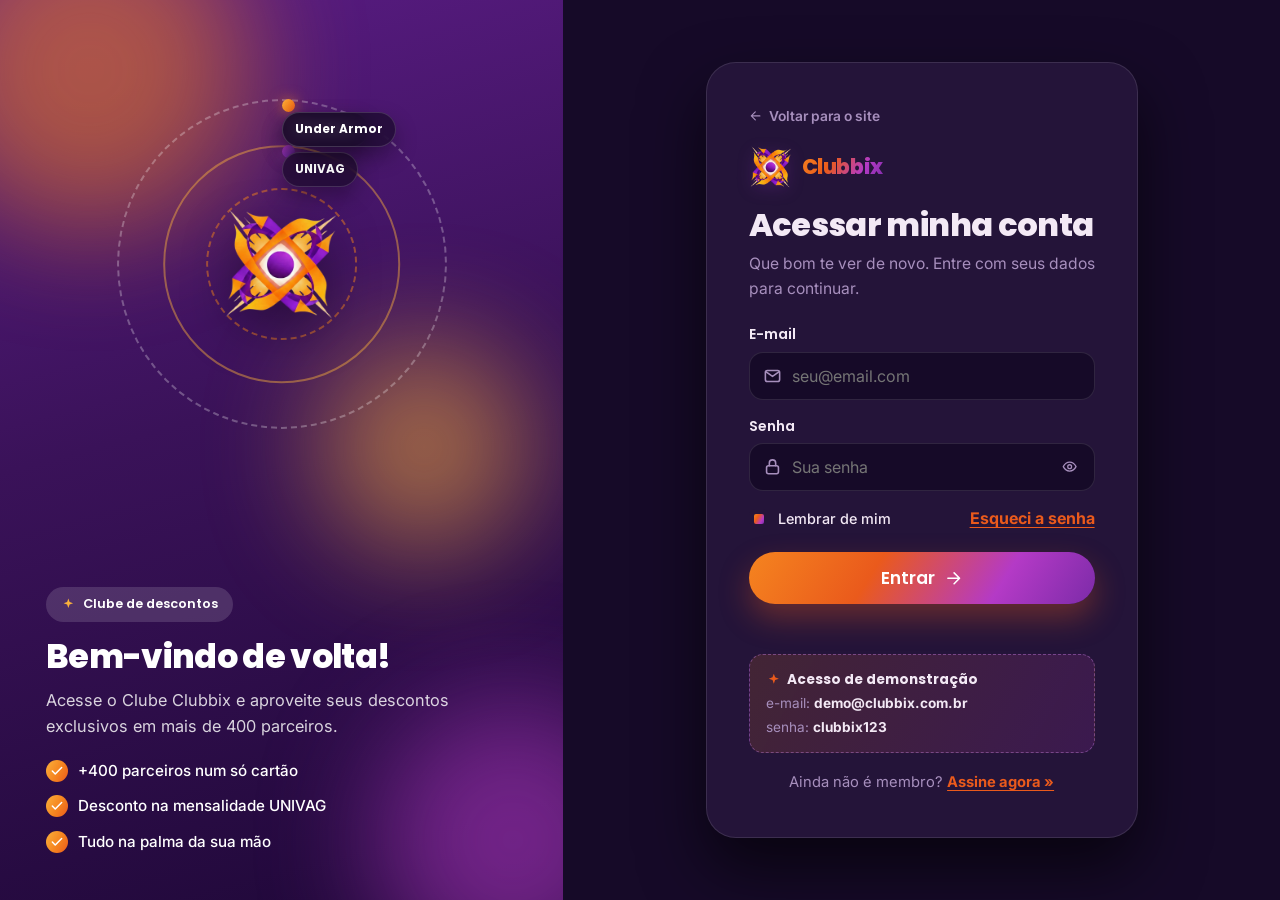
==== frontend/login.html @ 48dc6a42 "feat: projeto Clubbix completo (backend Go + frontend integrado)" ====
<!DOCTYPE html>
<html lang="pt-BR" data-theme="dark">
<head>
<meta charset="UTF-8">
<meta name="viewport" content="width=device-width, initial-scale=1, viewport-fit=cover">
<title>Acessar minha conta — Clubbix</title>
<meta name="description" content="Acesse o Clube Clubbix e aproveite seus descontos exclusivos em mais de 400 parceiros.">
<meta name="theme-color" content="#2c0e44">
<link rel="icon" type="image/png" href="assets/img/logo.png">
<link rel="preconnect" href="https://fonts.googleapis.com">
<link rel="preconnect" href="https://fonts.gstatic.com" crossorigin>
<link href="https://fonts.googleapis.com/css2?family=Poppins:wght@500;600;700;800&family=Inter:wght@400;500;600;700&display=swap" rel="stylesheet">
<link rel="stylesheet" href="assets/css/style.css?v=13">
<link rel="stylesheet" href="assets/css/painel.css?v=3">
</head>
<body class="page-login">

<!-- ===== sprite de ícones ===== -->
<svg width="0" height="0" style="position:absolute" aria-hidden="true"><defs>
  <symbol id="i-arrow" viewBox="0 0 24 24" fill="none" stroke="currentColor" stroke-width="2" stroke-linecap="round" stroke-linejoin="round"><path d="M5 12h13M13 5l7 7-7 7"/></symbol>
  <symbol id="i-check" viewBox="0 0 24 24" fill="none" stroke="currentColor" stroke-width="2.6" stroke-linecap="round" stroke-linejoin="round"><path d="M20 6L9 17l-5-5"/></symbol>
  <symbol id="i-mail" viewBox="0 0 24 24" fill="none" stroke="currentColor" stroke-width="2" stroke-linecap="round" stroke-linejoin="round"><rect x="3" y="5" width="18" height="14" rx="2.6"/><path d="M3.5 6.5l8.5 6 8.5-6"/></symbol>
  <symbol id="i-lock" viewBox="0 0 24 24" fill="none" stroke="currentColor" stroke-width="2" stroke-linecap="round" stroke-linejoin="round"><rect x="4.5" y="10.5" width="15" height="10" rx="2.5"/><path d="M8 10.5V7a4 4 0 0 1 8 0v3.5"/></symbol>
  <symbol id="i-eye" viewBox="0 0 24 24" fill="none" stroke="currentColor" stroke-width="2" stroke-linecap="round" stroke-linejoin="round"><path d="M2 12s3.6-7 10-7 10 7 10 7-3.6 7-10 7-10-7-10-7z"/><circle cx="12" cy="12" r="3"/></symbol>
  <symbol id="i-eye-off" viewBox="0 0 24 24" fill="none" stroke="currentColor" stroke-width="2" stroke-linecap="round" stroke-linejoin="round"><path d="M3 3l18 18"/><path d="M10.6 5.1A10.7 10.7 0 0 1 12 5c6.4 0 10 7 10 7a18.5 18.5 0 0 1-3.2 4M6.6 6.6A18.4 18.4 0 0 0 2 12s3.6 7 10 7a10.6 10.6 0 0 0 4.3-.9"/><path d="M9.9 9.9a3 3 0 0 0 4.2 4.2"/></symbol>
  <symbol id="i-spark" viewBox="0 0 24 24" fill="currentColor"><path d="M12 2.5l2 5.7 5.7 2-5.7 2-2 5.7-2-5.7-5.7-2 5.7-2 2-5.7z"/></symbol>
  <symbol id="i-moon" viewBox="0 0 24 24" fill="none" stroke="currentColor" stroke-width="2" stroke-linecap="round" stroke-linejoin="round"><path d="M21 12.6A8.5 8.5 0 1 1 11.4 3a6.6 6.6 0 0 0 9.6 9.6z"/></symbol>
  <symbol id="i-sun" viewBox="0 0 24 24" fill="none" stroke="currentColor" stroke-width="2" stroke-linecap="round" stroke-linejoin="round"><circle cx="12" cy="12" r="4.2"/><path d="M12 2.5v2.6M12 18.9v2.6M4.4 4.4l1.9 1.9M17.7 17.7l1.9 1.9M2.5 12h2.6M18.9 12h2.6M4.4 19.6l1.9-1.9M17.7 6.3l1.9-1.9"/></symbol>
</defs></svg>

<main class="auth">
  <!-- lado roxo · antigravity -->
  <aside class="auth-aside">
    <div class="aside-decor" aria-hidden="true">
      <span class="aside-orb o1"></span>
      <span class="aside-orb o2"></span>
      <span class="aside-orb o3"></span>
      <div class="aside-orbit">
        <span class="aside-ring r1"></span>
        <span class="aside-ring r2"></span>
        <span class="aside-ring r3"></span>
        <img class="aside-core" src="assets/img/logo.png" alt="" width="120" height="118" loading="lazy" decoding="async">
        <div class="aside-sat as1"><span class="aside-chip">Dominos</span></div>
        <div class="aside-sat as2"><span class="aside-chip">UNIVAG</span></div>
        <div class="aside-sat as3"><span class="aside-chip">Under Armor</span></div>
        <div class="aside-dotw adw1"><span class="aside-dot"></span></div>
        <div class="aside-dotw adw2"><span class="aside-dot"></span></div>
      </div>
    </div>
    <div class="aside-content">
      <span class="aside-tag"><svg class="ico"><use href="#i-spark"/></svg> Clube de descontos</span>
      <h2>Bem-vindo de volta!</h2>
      <p>Acesse o Clube Clubbix e aproveite seus descontos exclusivos em mais de 400 parceiros.</p>
      <ul class="aside-bullets">
        <li><svg class="ico"><use href="#i-check"/></svg> +400 parceiros num só cartão</li>
        <li><svg class="ico"><use href="#i-check"/></svg> Desconto na mensalidade UNIVAG</li>
        <li><svg class="ico"><use href="#i-check"/></svg> Tudo na palma da sua mão</li>
      </ul>
    </div>
  </aside>

  <!-- formulário -->
  <section class="auth-main">
    <div class="auth-card reveal">
      <a class="auth-back" href="index.html"><svg class="ico flip"><use href="#i-arrow"/></svg> Voltar para o site</a>
      <a class="auth-brand" href="index.html" aria-label="Clubbix">
        <img src="assets/img/logo.png" alt="" width="34" height="34">
        <span>Clubbix</span>
      </a>
      <h1>Acessar minha conta</h1>
      <p class="auth-sub">Que bom te ver de novo. Entre com seus dados para continuar.</p>

      <form id="loginForm" novalidate>
        <div class="field">
          <label for="loginEmail">E-mail</label>
          <div class="input-wrap">
            <svg class="input-ico"><use href="#i-mail"/></svg>
            <input type="email" id="loginEmail" name="email" placeholder="seu@email.com" autocomplete="email" required>
          </div>
        </div>
        <div class="field">
          <label for="loginPass">Senha</label>
          <div class="input-wrap">
            <svg class="input-ico"><use href="#i-lock"/></svg>
            <input type="password" id="loginPass" name="senha" placeholder="Sua senha" autocomplete="current-password" required>
            <button type="button" class="pass-toggle" id="passToggle" aria-label="Mostrar senha"><svg class="ico"><use href="#i-eye"/></svg></button>
          </div>
        </div>
        <div class="auth-row">
          <label class="check"><input type="checkbox" id="remember" checked><span class="check-box"></span>Lembrar de mim</label>
          <button type="button" class="link-btn" id="forgotBtn">Esqueci a senha</button>
        </div>
        <button type="submit" class="btn btn-primary btn-block btn-lg">Entrar <svg class="ico"><use href="#i-arrow"/></svg></button>
        <p class="auth-msg" id="loginMsg" role="status"></p>
      </form>

      <div class="auth-demo">
        <strong><svg class="ico"><use href="#i-spark"/></svg> Acesso de demonstração</strong>
        <span>e-mail: <b>demo@clubbix.com.br</b></span>
        <span>senha: <b>clubbix123</b></span>
      </div>

      <p class="auth-alt">Ainda não é membro? <a href="assinar.html">Assine agora »</a></p>
    </div>
  </section>
</main>

<script src="assets/js/api.js" defer></script>
<script src="assets/js/painel.js?v=2" defer></script>
</body>
</html>
---- frontend/assets/css/style.css ----
/* ========================================================================
   CLUBBIX — Mais que vantagens, momentos
   Paleta laranja/roxo extraída do logo · layout antigravity · mobile-first
   v13 — CSS morto removido · otimização mobile
   ======================================================================== */

/* ----------------------------- TOKENS ---------------------------------- */
:root{
  /* cores da marca */
  --gold:#fbb13c;
  --orange:#f5841f;
  --ember:#ea5a1c;
  --magenta:#b43ac6;
  --violet:#7c2ba8;
  --grape:#4e1773;
  --plum:#2c0e44;

  --ink:#2c0e44;
  --ink-soft:#695a78;
  --cloud:#fdf8f3;
  --card:#ffffff;
  --line:rgba(44,14,68,.10);

  --brand-grad:linear-gradient(122deg,#f5841f 0%,#ea5a1c 36%,#b43ac6 72%,#7c2ba8 100%);
  --warm-grad:linear-gradient(120deg,#fbb13c,#f5841f 55%,#ea5a1c);
  --purple-grad:linear-gradient(135deg,#b43ac6,#7c2ba8 60%,#4e1773);
  --dark-grad:linear-gradient(160deg,#3a1259 0%,#250a3c 60%,#1c0730 100%);

  --r-sm:14px;
  --r:20px;
  --r-lg:30px;
  --pill:999px;

  --shadow-sm:0 4px 14px rgba(44,14,68,.08);
  --shadow:0 16px 38px rgba(44,14,68,.12);
  --shadow-lg:0 30px 64px rgba(44,14,68,.20);
  --shadow-orange:0 14px 30px rgba(234,90,28,.34);
  --shadow-purple:0 14px 34px rgba(124,43,168,.32);

  --header-h:74px;
  --header-bg:rgba(253,248,243,.86);
  --ease:cubic-bezier(.22,.68,.2,1);
}

/* ========================= TEMA ESCURO ================================= */
[data-theme="dark"]{
  --ink:#f3e9f5;
  --ink-soft:#a78fbd;
  --cloud:#160a28;
  --card:#241439;
  --line:rgba(255,255,255,.11);
  --header-bg:rgba(20,9,36,.86);
  --shadow-sm:0 4px 14px rgba(0,0,0,.42);
  --shadow:0 18px 40px rgba(0,0,0,.52);
  --shadow-lg:0 30px 64px rgba(0,0,0,.62);
}

/* botão de tema (claro/escuro) */
.theme-toggle{
  width:42px;height:42px;border-radius:50%;flex:none;
  display:flex;align-items:center;justify-content:center;
  background:var(--card);color:var(--violet);
  border:1px solid var(--line);box-shadow:var(--shadow-sm);
  transition:transform .25s var(--ease),background .2s,color .2s;
}
.theme-toggle:hover{transform:translateY(-2px) rotate(-18deg)}
.theme-toggle .ico{width:20px;height:20px}
.theme-toggle--float{position:fixed;top:16px;right:16px;z-index:70}
.ti-sun{display:none}
[data-theme="dark"] .ti-sun{display:block}
[data-theme="dark"] .ti-moon{display:none}

/* ajustes de contraste no tema escuro */
[data-theme="dark"] .theme-toggle{color:var(--gold)}
[data-theme="dark"] .btn-outline{color:#ecccf8;box-shadow:inset 0 0 0 2px rgba(180,58,198,.55)}
[data-theme="dark"] .btn-ghost{background:rgba(255,255,255,.07);color:#ecccf8}
[data-theme="dark"] .btn-ghost:hover{background:rgba(255,255,255,.13)}
[data-theme="dark"] .eyebrow{color:#ecccf8}
[data-theme="dark"] .tab:hover{background:rgba(255,255,255,.08)}
[data-theme="dark"] .tab-i{color:#d196e8}
[data-theme="dark"] .ring-1{border-color:rgba(208,132,236,.42)}
[data-theme="dark"] .ring-2{border-color:rgba(245,140,45,.5)}
[data-theme="dark"] .ring-3{border-color:rgba(214,120,226,.52)}
[data-theme="dark"] .scroll-cue{border-color:rgba(214,150,240,.5)}
[data-theme="dark"] .blob{opacity:.34}
[data-theme="dark"] .to-top{color:#ecccf8}
[data-theme="dark"] .qr{color:#ecccf8;border-color:rgba(208,132,236,.45)}
[data-theme="dark"] .chat-avatar,[data-theme="dark"] .msg-avatar{background:#fff}
[data-theme="dark"] .plan-card.is-featured{box-shadow:0 0 0 1px rgba(245,140,45,.35),var(--shadow-lg)}

/* ----------------------------- RESET ----------------------------------- */
*,*::before,*::after{box-sizing:border-box;margin:0;padding:0}
/* garante que [hidden] sempre vença regras de display específicas */
[hidden]{display:none !important}
html{
  scroll-behavior:smooth;
  scroll-padding-top:96px;
  -webkit-text-size-adjust:100%;
}
body{
  font-family:'Inter',-apple-system,BlinkMacSystemFont,'Segoe UI',sans-serif;
  color:var(--ink);
  background:var(--cloud);
  line-height:1.6;
  overflow-x:hidden;
  -webkit-font-smoothing:antialiased;
}
img{max-width:100%;display:block}
a{color:inherit;text-decoration:none}
button{font-family:inherit;cursor:pointer;border:none;background:none;color:inherit}
input,select,textarea{font-family:inherit;font-size:1rem}
ul{list-style:none}
h1,h2,h3,h4{font-family:'Poppins',sans-serif;line-height:1.15;font-weight:700;color:var(--ink)}
::selection{background:var(--magenta);color:#fff}

/* foco acessível */
a:focus-visible,button:focus-visible,input:focus-visible,
select:focus-visible,textarea:focus-visible,[tabindex]:focus-visible{
  outline:3px solid var(--magenta);
  outline-offset:2px;
  border-radius:6px;
}

.ico{width:1.15em;height:1.15em;flex:none;display:inline-block;vertical-align:middle}
.grad-text{
  background:var(--brand-grad);
  -webkit-background-clip:text;background-clip:text;
  -webkit-text-fill-color:transparent;color:transparent;
}

/* --------------------------- LAYOUT BASE -------------------------------- */
.wrap{max-width:1180px;margin:0 auto;padding:0 22px;width:100%}
.section{padding:clamp(58px,9vw,118px) 0;position:relative;z-index:1}
header,main,footer,.to-top,.chat-launcher,.chatbot{position:relative}

.section-head{max-width:720px;margin:0 auto clamp(34px,5vw,56px);text-align:center}
.sec-eyebrow{
  display:inline-flex;align-items:center;gap:8px;
  font-family:'Poppins',sans-serif;font-weight:600;font-size:.82rem;
  letter-spacing:.04em;text-transform:uppercase;
  color:var(--ember);
  background:rgba(245,132,31,.12);
  padding:8px 16px;border-radius:var(--pill);margin-bottom:18px;
}
.sec-eyebrow.light{color:#ffd9a8;background:rgba(255,255,255,.14)}
.section h2{font-size:clamp(1.72rem,4vw,2.85rem);font-weight:800;letter-spacing:-.02em}
.sec-lead{margin-top:14px;font-size:clamp(1rem,1.4vw,1.14rem);color:var(--ink-soft)}

/* --------------------------- BACKGROUND --------------------------------- */
.bg-decor{position:fixed;inset:0;z-index:0;pointer-events:none;overflow:hidden}
.blob{
  position:absolute;border-radius:50%;
  filter:blur(70px);opacity:.5;
  will-change:transform;
}
.blob-1{width:46vw;height:46vw;top:-12vw;left:-10vw;
  background:radial-gradient(circle,#f5841f,transparent 70%);
  animation:drift 26s var(--ease) infinite alternate}
.blob-2{width:40vw;height:40vw;top:24vh;right:-14vw;
  background:radial-gradient(circle,#b43ac6,transparent 70%);
  animation:drift 32s var(--ease) infinite alternate-reverse}
.blob-3{width:38vw;height:38vw;bottom:-10vw;left:8vw;
  background:radial-gradient(circle,#7c2ba8,transparent 70%);
  animation:drift 30s var(--ease) infinite alternate}
.blob-4{width:26vw;height:26vw;top:58vh;left:42vw;
  background:radial-gradient(circle,#fbb13c,transparent 70%);
  animation:drift 24s var(--ease) infinite alternate-reverse}
@keyframes drift{
  from{transform:translate3d(0,0,0) scale(1)}
  to{transform:translate3d(6vw,5vh,0) scale(1.16)}
}

/* ---------------------------- BOTÕES ------------------------------------ */
.btn{
  display:inline-flex;align-items:center;justify-content:center;gap:9px;
  font-family:'Poppins',sans-serif;font-weight:600;font-size:.98rem;
  padding:14px 26px;border-radius:var(--pill);
  transition:transform .25s var(--ease),box-shadow .25s var(--ease),background .25s,color .25s;
  white-space:nowrap;line-height:1;text-align:center;
}
.btn .ico{width:1.1em;height:1.1em}
.btn-primary{background:var(--brand-grad);color:#fff;box-shadow:var(--shadow-orange)}
.btn-primary:hover{transform:translateY(-3px);box-shadow:0 20px 38px rgba(234,90,28,.44)}
.btn-outline{background:var(--card);color:var(--violet);box-shadow:inset 0 0 0 2px rgba(124,43,168,.35)}
.btn-outline:hover{transform:translateY(-3px);background:var(--violet);color:#fff;box-shadow:var(--shadow-purple)}
.btn-ghost{background:rgba(124,43,168,.07);color:var(--violet);box-shadow:inset 0 0 0 1.5px var(--line)}
.btn-ghost:hover{transform:translateY(-3px);background:rgba(124,43,168,.13)}
.btn-sm{padding:11px 19px;font-size:.9rem}
.btn-lg{padding:17px 32px;font-size:1.06rem}
.btn-block{width:100%}
.btn:active{transform:translateY(-1px) scale(.99)}

.link-btn{
  font:inherit;color:var(--ember);font-weight:700;
  text-decoration:underline;text-underline-offset:3px;
}
.link-btn:hover{color:var(--magenta)}

/* ---------------------------- HEADER ------------------------------------ */
.site-header{
  position:sticky;top:0;z-index:90;
  background:var(--header-bg);
  backdrop-filter:blur(16px);-webkit-backdrop-filter:blur(16px);
  border-bottom:1px solid var(--line);
  transition:box-shadow .3s,background .3s;
}
.site-header.scrolled{box-shadow:0 8px 26px rgba(44,14,68,.10)}
.header-inner{
  max-width:1180px;margin:0 auto;padding:11px 22px;
  display:flex;align-items:center;gap:18px;
}
.brand{display:flex;align-items:center;gap:11px;flex:none}
.brand-logo{width:32px;height:32px;filter:drop-shadow(0 4px 8px rgba(124,43,168,.28))}
.brand-text{display:flex;flex-direction:column;line-height:1.1}
.brand-name{
  font-family:'Poppins',sans-serif;font-weight:800;font-size:1.32rem;
  letter-spacing:-.02em;
  background:var(--brand-grad);-webkit-background-clip:text;background-clip:text;
  -webkit-text-fill-color:transparent;
}
.brand-tag{font-size:.66rem;color:var(--ink-soft);font-weight:500;letter-spacing:.02em}

.main-nav{display:flex;gap:6px;margin:0 auto;position:relative}
.nav-indicator{
  position:absolute;top:0;left:0;height:100%;z-index:0;
  border-radius:var(--pill);background:var(--brand-grad);
  box-shadow:var(--shadow-orange);pointer-events:none;
  transition:transform .6s cubic-bezier(.25,1,.3,1),width .6s cubic-bezier(.25,1,.3,1);
}
.tab{
  position:relative;z-index:1;
  display:flex;align-items:center;gap:7px;
  font-family:'Poppins',sans-serif;font-weight:600;font-size:.9rem;
  padding:10px 15px;border-radius:var(--pill);
  color:var(--ink-soft);white-space:nowrap;
  transition:color .3s var(--ease),transform .2s;
}
.tab::after{
  content:"";position:absolute;inset:0;z-index:-2;
  border-radius:var(--pill);background:rgba(124,43,168,.08);
  opacity:0;transition:opacity .2s;
}
.tab .tab-i{display:inline-flex;color:var(--violet);transition:color .3s var(--ease)}
.tab:hover{color:var(--ink)}
.tab:hover::after{opacity:1}
.tab.is-active{color:#fff}
.tab.is-active::after{opacity:0}
.tab.is-active .tab-i{color:#fff}
.header-actions{display:flex;gap:9px;align-items:center;flex:none;margin-left:auto}

/* ----------------------------- HERO ------------------------------------- */
.hero{position:relative;z-index:1;padding:clamp(36px,6vw,76px) 0 clamp(64px,8vw,96px)}
.hero-inner{
  max-width:1180px;margin:0 auto;padding:0 22px;
  display:grid;grid-template-columns:1.05fr .95fr;gap:clamp(28px,5vw,68px);
  align-items:center;
}
.eyebrow{
  display:inline-flex;align-items:center;gap:8px;
  font-family:'Poppins',sans-serif;font-weight:600;font-size:.84rem;
  color:var(--violet);
  background:var(--card);box-shadow:var(--shadow-sm);
  padding:9px 17px;border-radius:var(--pill);margin-bottom:22px;
}
.eyebrow .ico{color:var(--gold)}
.hero h1{
  font-size:clamp(2.35rem,6.4vw,4.35rem);font-weight:800;
  letter-spacing:-.03em;line-height:1.04;
}
.hero-lead{
  margin-top:20px;font-size:clamp(1.02rem,1.6vw,1.22rem);
  color:var(--ink-soft);max-width:520px;
}
.hero-lead strong{color:var(--ink);font-weight:700}
.hero-cta{display:flex;flex-wrap:wrap;gap:13px;margin-top:30px}
.hero-stats{
  display:flex;gap:10px;margin-top:34px;flex-wrap:wrap;
}
.stat{
  background:var(--card);border-radius:var(--r);padding:15px 18px;
  box-shadow:var(--shadow-sm);flex:1;min-width:130px;
  border:1px solid var(--line);
}
.stat-num{
  display:block;font-family:'Poppins',sans-serif;font-weight:800;
  font-size:1.6rem;letter-spacing:-.02em;
  background:var(--brand-grad);-webkit-background-clip:text;background-clip:text;
  -webkit-text-fill-color:transparent;
}
.stat-label{font-size:.82rem;color:var(--ink-soft);font-weight:500}
.hero-login{margin-top:24px;font-size:.94rem;color:var(--ink-soft)}
.hero-login a{color:var(--ember);font-weight:700;text-decoration:underline;text-underline-offset:3px}

/* visual orbital */
.hero-visual{display:flex;justify-content:center;align-items:center}
.orbit{
  position:relative;width:clamp(280px,40vw,440px);aspect-ratio:1;
}
.orbit-ring{
  position:absolute;top:50%;left:50%;border-radius:50%;
  transform:translate(-50%,-50%);
}
.ring-1{width:100%;height:100%;border:2px dashed rgba(124,43,168,.32);
  animation:spin 38s linear infinite}
.ring-2{width:74%;height:74%;border:2px solid rgba(245,132,31,.34);
  animation:spin 26s linear infinite reverse}
.ring-3{width:50%;height:50%;border:2px dashed rgba(180,58,198,.4);
  animation:spin 18s linear infinite}
.orbit-glow{
  position:absolute;top:50%;left:50%;width:62%;height:62%;
  transform:translate(-50%,-50%);border-radius:50%;
  background:radial-gradient(circle,rgba(245,132,31,.5),rgba(180,58,198,.28) 55%,transparent 72%);
  filter:blur(18px);animation:pulse 5s ease-in-out infinite;
}
.orbit-core{
  position:absolute;top:50%;left:50%;width:44%;height:auto;z-index:3;
  transform:translate(-50%,-50%);
  filter:drop-shadow(0 18px 30px rgba(124,43,168,.42));
  animation:core-bob 6s ease-in-out infinite;
}
/* satélites em órbita */
.sat{
  position:absolute;top:50%;left:50%;border-radius:50%;
  pointer-events:none;z-index:2;
  animation:sat-orbit var(--dur,44s) linear infinite;
}
.sat>*{
  position:absolute;top:0;left:50%;
  animation:sat-rev var(--dur,44s) linear infinite;
}
.sat-out{width:100%;height:100%;margin:-50% 0 0 -50%;--dur:52s}
.sat-mid{width:74%;height:74%;margin:-37% 0 0 -37%;--dur:40s}
.sat-in{width:50%;height:50%;margin:-25% 0 0 -25%;--dur:30s}
.sat-mid,.sat-mid>*{animation-direction:reverse}
.s1{--angle:0deg}.s2{--angle:120deg}.s3{--angle:240deg}
.s4{--angle:60deg}.s5{--angle:200deg}
.s6{--angle:60deg}.s7{--angle:310deg}.s8{--angle:180deg}
.orbit-img{
  display:block;width:64px;height:64px;border-radius:50%;
  object-fit:contain;
  padding:10px;box-sizing:border-box;
  background:rgba(255,255,255,.07);
  border:2px solid rgba(245,132,31,.6);
  box-shadow:0 0 0 2px rgba(124,43,168,.3),0 0 20px rgba(245,132,31,.4);
  filter:brightness(0) invert(1);
}
.orbit-chip{
  display:block;
  background:rgba(20,9,36,0.65);
  backdrop-filter:blur(8px);-webkit-backdrop-filter:blur(8px);
  border:1px solid rgba(255,255,255,0.15);color:#fff;
  font-family:'Poppins',sans-serif;font-weight:700;font-size:.74rem;
  padding:7px 12px;border-radius:var(--pill);white-space:nowrap;
  box-shadow:0 10px 22px rgba(0,0,0,.3);
}
.orbit-dot{
  display:block;width:13px;height:13px;border-radius:50%;
  background:var(--warm-grad);box-shadow:0 0 14px rgba(245,132,31,.65);
}
.sat-mid .orbit-dot{background:var(--purple-grad)}
@keyframes sat-orbit{
  from{transform:rotate(var(--angle,0deg))}
  to{transform:rotate(calc(var(--angle,0deg) + 360deg))}
}
@keyframes sat-rev{
  from{transform:translate(-50%,-50%) rotate(calc(-1 * var(--angle,0deg)))}
  to{transform:translate(-50%,-50%) rotate(calc(-1 * var(--angle,0deg) - 360deg))}
}

.scroll-cue{
  display:block;width:26px;height:42px;margin:clamp(20px,4vw,42px) auto 0;
  border:2px solid rgba(124,43,168,.4);border-radius:var(--pill);position:relative;
}
.scroll-cue span{
  position:absolute;top:8px;left:50%;width:5px;height:5px;border-radius:50%;
  background:var(--ember);transform:translateX(-50%);
  animation:cue 1.7s ease-in-out infinite;
}
@keyframes cue{0%{opacity:0;top:8px}40%{opacity:1}80%{opacity:0;top:24px}100%{opacity:0}}
@keyframes spin{to{transform:translate(-50%,-50%) rotate(360deg)}}
@keyframes bob{0%,100%{transform:translateY(0)}50%{transform:translateY(-13px)}}
@keyframes pulse{0%,100%{opacity:.7;transform:translate(-50%,-50%) scale(1)}50%{opacity:1;transform:translate(-50%,-50%) scale(1.1)}}
@keyframes core-bob{
  0%,100%{transform:translate(-50%,-50%)}
  50%{transform:translate(-50%,calc(-50% - 14px))}
}

/* ------------------------ 01 · PLANOS ----------------------------------- */
.plans{
  display:grid;grid-template-columns:repeat(4,1fr);gap:18px;align-items:stretch;
}
.plan-card{
  background:var(--card);border-radius:var(--r-lg);
  padding:28px 22px;box-shadow:var(--shadow);
  border:1px solid var(--line);position:relative;
  display:flex;flex-direction:column;
  transition:transform .3s var(--ease),box-shadow .3s var(--ease);
}
.plan-card:hover{transform:translateY(-10px);box-shadow:var(--shadow-lg)}
.plan-card.is-featured{
  background:var(--dark-grad);color:#fff;border:none;
  box-shadow:var(--shadow-lg);transform:scale(1.03);
}
.plan-card.is-featured:hover{transform:scale(1.03) translateY(-10px)}
.plan-card.is-featured .plan-name{color:#fff}
.plan-badge{
  position:absolute;top:-14px;left:50%;transform:translateX(-50%);
  background:var(--warm-grad);color:#fff;
  font-family:'Poppins',sans-serif;font-weight:700;font-size:.76rem;
  padding:7px 16px;border-radius:var(--pill);white-space:nowrap;
  box-shadow:var(--shadow-orange);
}
.plan-tag{
  font-size:.76rem;font-weight:600;color:var(--ember);
  text-transform:uppercase;letter-spacing:.05em;
}
.is-featured .plan-tag{color:var(--gold)}
.plan-name{
  font-family:'Poppins',sans-serif;font-weight:800;font-size:1.5rem;
  margin:6px 0 14px;
}
.plan-price{display:flex;align-items:baseline;gap:3px}
.plan-cur{font-family:'Poppins',sans-serif;font-weight:700;font-size:1.05rem;color:var(--ember)}
.is-featured .plan-cur{color:var(--gold)}
.plan-val{font-family:'Poppins',sans-serif;font-weight:800;font-size:2.05rem;letter-spacing:-.02em}
.plan-dur{display:block;font-size:.84rem;color:var(--ink-soft);margin-top:4px}
.is-featured .plan-dur{color:rgba(255,255,255,.7)}
.plan-feats{margin:18px 0;display:flex;flex-direction:column;gap:11px;flex:1}
.plan-feats li{display:flex;align-items:flex-start;gap:9px;font-size:.92rem;line-height:1.4}
.plan-feats .ico{color:#fff;background:var(--warm-grad);border-radius:50%;
  width:19px;height:19px;padding:3px;margin-top:2px;flex:none}
.is-featured .plan-feats .ico{background:var(--magenta)}

.convenio-note{
  margin-top:30px;text-align:center;font-size:.96rem;color:var(--ink-soft);
  background:var(--card);border:1px solid var(--line);border-radius:var(--r);
  padding:16px 22px;box-shadow:var(--shadow-sm);
  display:flex;align-items:center;gap:10px;justify-content:center;flex-wrap:wrap;
}
.convenio-note .ico{color:var(--gold)}

/* ------------------------- 03 · EXCLUSIVIDADE --------------------------- */
.vs-wrap{
  display:flex;align-items:center;justify-content:center;gap:16px;
  flex-wrap:wrap;margin-bottom:14px;
}
.vs-card{
  background:var(--card);border-radius:var(--r-lg);padding:30px 28px;
  box-shadow:var(--shadow);border:1px solid var(--line);
  flex:1;min-width:230px;max-width:340px;text-align:center;
  display:flex;flex-direction:column;gap:8px;
}
.vs-card.is-bad{opacity:.92}
.vs-card.is-good{
  background:var(--dark-grad);color:#fff;border:none;
  box-shadow:var(--shadow-purple);transform:scale(1.04);
}
.vs-tag{
  font-family:'Poppins',sans-serif;font-weight:700;font-size:.82rem;
  text-transform:uppercase;letter-spacing:.05em;color:var(--ink-soft);
}
.vs-card.is-good .vs-tag{color:var(--gold)}
.vs-price{
  font-family:'Poppins',sans-serif;font-weight:800;
  font-size:clamp(1.8rem,4vw,2.5rem);letter-spacing:-.02em;
}
.vs-card.is-bad .vs-price{text-decoration:line-through;text-decoration-color:var(--ember);color:var(--ink-soft)}
.vs-price small{
  display:inline-block;font-size:.86rem;font-weight:700;vertical-align:middle;
  background:var(--warm-grad);color:#fff;padding:3px 10px;border-radius:var(--pill);
  margin-left:6px;
}
.vs-desc{font-size:.92rem;color:var(--ink-soft)}
.vs-card.is-good .vs-desc{color:rgba(255,255,255,.82)}
.vs-arrow{
  width:48px;height:48px;border-radius:50%;background:var(--brand-grad);
  color:#fff;display:flex;align-items:center;justify-content:center;
  box-shadow:var(--shadow-orange);font-size:1.2rem;flex:none;
}
.vs-note{text-align:center;font-size:.88rem;color:var(--ink-soft);margin-bottom:38px}
.vs-note strong{color:var(--ember)}

.exclusive-points{
  display:grid;grid-template-columns:repeat(3,1fr);gap:18px;
}
.exclusive-points li{
  background:var(--card);border-radius:var(--r);padding:24px;
  box-shadow:var(--shadow-sm);border:1px solid var(--line);
  display:flex;gap:14px;align-items:flex-start;
  transition:transform .28s var(--ease),box-shadow .28s var(--ease);
}
.exclusive-points li:hover{transform:translateY(-7px);box-shadow:var(--shadow)}
.ep-ico{
  width:46px;height:46px;border-radius:14px;flex:none;
  background:var(--brand-grad);color:#fff;font-size:1.1rem;
  display:flex;align-items:center;justify-content:center;
}
.exclusive-points strong{display:block;font-family:'Poppins',sans-serif;font-size:1.02rem;margin-bottom:3px}
.exclusive-points span{font-size:.9rem;color:var(--ink-soft)}

/* ----------------------- PEGADA FILANTRÓPICA ---------------------------- */
.philan-card{
  background:var(--dark-grad);color:#fff;border-radius:var(--r-lg);
  padding:clamp(32px,5vw,64px);box-shadow:var(--shadow-lg);
  display:grid;grid-template-columns:1.4fr .6fr;gap:30px;align-items:center;
  position:relative;overflow:hidden;
}
.philan-card h2{color:#fff;font-size:clamp(1.6rem,3.6vw,2.5rem);margin-top:12px}
.philan-card p{color:rgba(255,255,255,.82);margin-top:12px;max-width:540px}
.progress{margin-top:26px;max-width:540px}
.progress-head{
  display:flex;justify-content:space-between;font-family:'Poppins',sans-serif;
  font-weight:600;font-size:.92rem;margin-bottom:9px;
}
.progress-pct{color:var(--gold)}
.progress-track{height:14px;background:rgba(255,255,255,.14);border-radius:var(--pill);overflow:hidden}
.progress-bar{
  height:100%;width:0;border-radius:var(--pill);
  background:var(--warm-grad);
  transition:width 1.5s var(--ease);
}
.philan-emoji{position:relative;height:160px}
.pe{position:absolute;font-size:2.6rem;filter:drop-shadow(0 6px 12px rgba(0,0,0,.3))}
.pe-1{top:0;left:18%;animation:bob 5s ease-in-out infinite}
.pe-2{top:30%;right:8%;animation:bob 6s ease-in-out infinite .5s}
.pe-3{bottom:6%;left:6%;animation:bob 5.5s ease-in-out infinite 1s}
.pe-4{bottom:18%;right:24%;animation:bob 4.5s ease-in-out infinite .3s}
.philan-img-wrap{display:flex;align-items:center;justify-content:center}
.philan-img{width:100%;max-width:340px;border-radius:var(--r-md);object-fit:contain;filter:drop-shadow(0 8px 24px rgba(0,0,0,.35))}

/* ----------------------------- CONTATO ---------------------------------- */
.bot-banner{
  display:flex;align-items:center;gap:18px;
  background:var(--brand-grad);color:#fff;
  border-radius:var(--r-lg);padding:22px 26px;
  box-shadow:var(--shadow-orange);cursor:pointer;
  margin-bottom:30px;flex-wrap:wrap;
  transition:transform .25s var(--ease),box-shadow .25s var(--ease);
}
.bot-banner:hover{transform:translateY(-4px);box-shadow:0 22px 44px rgba(234,90,28,.4)}
.bot-banner-ico{
  width:54px;height:54px;border-radius:50%;flex:none;
  background:rgba(255,255,255,.2);display:flex;align-items:center;justify-content:center;
  font-size:1.4rem;
}
.bot-banner-txt{flex:1;min-width:200px}
.bot-banner-txt strong{display:block;font-family:'Poppins',sans-serif;font-size:1.1rem}
.bot-banner-txt span{font-size:.9rem;opacity:.92}
.bot-banner-btn{background:#fff;color:var(--ember);flex:none;box-shadow:none}
.bot-banner:hover .bot-banner-btn{transform:none}

.contact-grid{display:grid;grid-template-columns:1.15fr .85fr;gap:24px;align-items:start}
.contact-form{
  background:var(--card);border-radius:var(--r-lg);padding:clamp(24px,3.4vw,36px);
  box-shadow:var(--shadow);border:1px solid var(--line);
}
.contact-form h3{font-size:1.3rem}
.form-hint{font-size:.92rem;color:var(--ink-soft);margin:4px 0 18px}
.field{margin-bottom:15px}
.field label{
  display:block;font-family:'Poppins',sans-serif;font-weight:600;
  font-size:.88rem;margin-bottom:6px;
}
.field input,.field select,.field textarea{
  width:100%;padding:13px 15px;border-radius:var(--r-sm);
  border:1.5px solid var(--line);background:var(--cloud);
  color:var(--ink);transition:border-color .2s,background .2s;
}
.field input:focus,.field select:focus,.field textarea:focus{
  outline:none;border-color:var(--magenta);background:var(--card);
}
.field textarea{resize:vertical;min-height:84px}
.form-feedback{margin-top:12px;font-size:.9rem;font-weight:600;color:var(--ember);min-height:1.2em}

.contact-cards{display:flex;flex-direction:column;gap:13px}
.contact-card{
  display:flex;align-items:center;gap:14px;
  background:var(--card);border-radius:var(--r);padding:18px 20px;
  box-shadow:var(--shadow-sm);border:1px solid var(--line);
  transition:transform .25s var(--ease),box-shadow .25s var(--ease);
}
a.contact-card:hover{transform:translateY(-5px);box-shadow:var(--shadow)}
.c-ico{
  width:46px;height:46px;border-radius:13px;flex:none;
  background:linear-gradient(135deg,rgba(245,132,31,.16),rgba(180,58,198,.16));
  color:var(--violet);display:flex;align-items:center;justify-content:center;
  font-size:1.15rem;
}
.c-ico.c-whats{background:#25d366;color:#fff}
.c-txt{display:flex;flex-direction:column;line-height:1.35}
.c-txt strong{font-family:'Poppins',sans-serif;font-size:.98rem}
.c-txt span{font-size:.88rem;color:var(--ink-soft)}

/* ----------------------------- RODAPÉ ----------------------------------- */
.site-footer{
  background:var(--dark-grad);color:rgba(255,255,255,.78);
  margin-top:20px;position:relative;z-index:1;
}
.footer-top{
  display:grid;grid-template-columns:1.6fr 1fr 1fr 1.2fr;gap:32px;
  padding-top:clamp(46px,6vw,72px);padding-bottom:40px;
}
.footer-brand img{width:44px;height:auto;margin-bottom:12px}
.footer-brand p{font-size:.92rem;max-width:300px}
.socials{display:flex;gap:10px;margin-top:18px}
.socials a{
  width:42px;height:42px;border-radius:50%;
  background:rgba(255,255,255,.1);color:#fff;
  display:flex;align-items:center;justify-content:center;
  transition:background .25s,transform .25s;
}
.socials a:hover{background:var(--brand-grad);transform:translateY(-4px)}
.footer-col{display:flex;flex-direction:column;gap:10px}
.footer-col h4{
  color:#fff;font-size:1rem;margin-bottom:6px;font-weight:700;
}
.footer-col a,.footer-addr,.footer-cnpj{font-size:.9rem;transition:color .2s}
.footer-col a:hover{color:var(--gold)}
.footer-cnpj{margin-top:4px;font-size:.82rem;opacity:.7}
.footer-bottom{
  border-top:1px solid rgba(255,255,255,.12);
  padding:20px 22px;max-width:1180px;margin:0 auto;
  display:flex;justify-content:space-between;gap:12px;flex-wrap:wrap;
  font-size:.84rem;
}

/* --------------------------- VOLTAR AO TOPO ----------------------------- */
.to-top{
  position:fixed;left:20px;bottom:22px;z-index:80;
  width:48px;height:48px;border-radius:50%;
  background:var(--card);color:var(--violet);box-shadow:var(--shadow);
  display:flex;align-items:center;justify-content:center;font-size:1.1rem;
  opacity:0;transform:translateY(20px) scale(.8);pointer-events:none;
  transition:opacity .3s,transform .3s;border:1px solid var(--line);
}
.to-top.show{opacity:1;transform:none;pointer-events:auto}
.to-top:hover{background:var(--brand-grad);color:#fff;transform:translateY(-3px)}

/* ----------------------------- CHATBOT ---------------------------------- */
.chat-launcher{
  position:fixed;right:20px;bottom:22px;z-index:95;
  display:flex;align-items:center;gap:10px;
  background:var(--brand-grad);color:#fff;
  padding:13px 20px 13px 15px;border-radius:var(--pill);
  box-shadow:var(--shadow-orange);
  font-family:'Poppins',sans-serif;font-weight:600;font-size:.95rem;
  transition:transform .25s var(--ease),box-shadow .25s var(--ease),opacity .25s;
}
.chat-launcher:hover{transform:translateY(-4px);box-shadow:0 20px 40px rgba(234,90,28,.46)}
.cl-icon{
  width:34px;height:34px;border-radius:50%;flex:none;
  background:rgba(255,255,255,.22);
  display:flex;align-items:center;justify-content:center;font-size:1.05rem;
}
.cl-ping{
  position:absolute;top:-3px;right:-3px;width:14px;height:14px;border-radius:50%;
  background:var(--gold);border:2.5px solid var(--cloud);
  animation:ping 2s ease-in-out infinite;
}
@keyframes ping{0%,100%{transform:scale(1)}50%{transform:scale(1.35)}}
.chat-launcher.hidden{opacity:0;transform:scale(.6);pointer-events:none}

.chatbot{
  position:fixed;right:20px;bottom:22px;z-index:96;
  width:374px;max-width:calc(100vw - 32px);height:560px;max-height:calc(100vh - 44px);
  background:var(--card);border-radius:var(--r-lg);overflow:hidden;
  box-shadow:var(--shadow-lg);
  display:flex;flex-direction:column;
  opacity:0;transform:translateY(28px) scale(.94);pointer-events:none;
  transform-origin:bottom right;
  transition:opacity .32s var(--ease),transform .32s var(--ease);
}
.chatbot.is-open{opacity:1;transform:none;pointer-events:auto}
.chat-head{
  display:flex;align-items:center;gap:11px;
  background:var(--brand-grad);color:#fff;padding:15px 16px;
}
.chat-avatar{width:36px;height:36px;border-radius:50%;background:var(--card);padding:3px;flex:none}
.chat-id{flex:1;line-height:1.25}
.chat-id strong{font-family:'Poppins',sans-serif;font-size:1.06rem;display:block}
.chat-id span{font-size:.78rem;opacity:.92;display:flex;align-items:center;gap:6px}
.online-dot{width:8px;height:8px;border-radius:50%;background:#3ddc84;display:inline-block;
  box-shadow:0 0 0 3px rgba(61,220,132,.3)}
.chat-close{
  width:34px;height:34px;border-radius:50%;
  background:rgba(255,255,255,.18);color:#fff;
  display:flex;align-items:center;justify-content:center;
  transition:background .2s;flex:none;
}
.chat-close:hover{background:rgba(255,255,255,.32)}
.chat-body{
  flex:1;overflow-y:auto;padding:18px 16px;
  display:flex;flex-direction:column;gap:12px;
  background:var(--cloud);scroll-behavior:smooth;
}
.msg{display:flex;gap:9px;align-items:flex-end;max-width:88%;
  animation:msgIn .35s var(--ease) both}
@keyframes msgIn{from{opacity:0;transform:translateY(10px)}to{opacity:1;transform:none}}
.msg-avatar{
  width:30px;height:30px;border-radius:50%;flex:none;background:var(--card);
  padding:2px;box-shadow:var(--shadow-sm);
}
.msg-bubble{
  padding:11px 15px;border-radius:18px;font-size:.92rem;line-height:1.5;
}
.msg.bot .msg-bubble{
  background:var(--card);border:1px solid var(--line);border-bottom-left-radius:5px;
  box-shadow:var(--shadow-sm);
}
.msg.bot .msg-bubble strong{color:var(--ember)}
.msg.bot .msg-bubble a{color:var(--magenta);font-weight:700;text-decoration:underline}
.msg.user{align-self:flex-end;flex-direction:row-reverse}
.msg.user .msg-bubble{
  background:var(--brand-grad);color:#fff;border-bottom-right-radius:5px;
}
.quick-replies{display:flex;flex-wrap:wrap;gap:8px;padding:2px 0 4px}
.qr{
  background:var(--card);border:1.5px solid rgba(124,43,168,.3);
  color:var(--violet);font-family:'Poppins',sans-serif;font-weight:600;
  font-size:.82rem;padding:8px 13px;border-radius:var(--pill);
  transition:background .2s,color .2s,transform .2s;
}
.qr:hover{background:var(--violet);color:#fff;transform:translateY(-2px)}
.chat-typing{display:flex;gap:4px;padding:13px 16px}
.chat-typing span{
  width:7px;height:7px;border-radius:50%;background:var(--magenta);
  animation:typing 1.3s ease-in-out infinite;
}
.chat-typing span:nth-child(2){animation-delay:.2s}
.chat-typing span:nth-child(3){animation-delay:.4s}
@keyframes typing{0%,60%,100%{opacity:.3;transform:translateY(0)}30%{opacity:1;transform:translateY(-5px)}}
.chat-foot{padding:11px 13px;border-top:1px solid var(--line);background:var(--card)}
.chat-foot form{display:flex;gap:8px}
.chat-input{
  flex:1;padding:12px 16px;border-radius:var(--pill);
  border:1.5px solid var(--line);background:var(--cloud);
}
.chat-input:focus{outline:none;border-color:var(--magenta);background:var(--card)}
.chat-send{
  width:46px;height:46px;border-radius:50%;flex:none;
  background:var(--brand-grad);color:#fff;
  display:flex;align-items:center;justify-content:center;font-size:1.05rem;
  transition:transform .2s;
}
.chat-send:hover{transform:scale(1.08)}

/* --------------------------- REVEAL ANIM -------------------------------- */
.reveal{opacity:0;transform:translateY(34px);
  transition:opacity .7s var(--ease),transform .7s var(--ease)}
.reveal.is-visible{opacity:1;transform:none}

/* ----------------------------- RESPONSIVO ------------------------------- */
@media (max-width:1080px){
  .plans{grid-template-columns:repeat(2,1fr)}
  .plan-card.is-featured{transform:none}
  .plan-card.is-featured:hover{transform:translateY(-10px)}
}
@media (max-width:980px){
  :root{--header-h:118px}
  html{scroll-padding-top:128px}
  .header-inner{flex-wrap:wrap;gap:10px;padding:10px 16px}
  .brand{order:1}
  .header-actions{order:2}
  .main-nav{
    order:3;width:100%;margin:0;
    overflow-x:auto;overflow-y:hidden;
    padding-bottom:3px;
    scrollbar-width:none;
    -webkit-overflow-scrolling:touch;
  }
  .main-nav::-webkit-scrollbar{display:none}
  .tab{flex:none;scroll-snap-align:start}
  .hero-inner{grid-template-columns:1fr;text-align:center}
  .hero-lead{margin-left:auto;margin-right:auto}
  .hero-cta,.hero-stats{justify-content:center}
  .hero-visual{order:-1}
  .orbit{width:clamp(250px,68vw,360px)}
  .contact-grid{grid-template-columns:1fr}
  .philan-card{grid-template-columns:1fr}
  .philan-emoji{height:120px;order:-1}
  .philan-img-wrap{order:-1}
  .exclusive-points{grid-template-columns:1fr}
  .footer-top{grid-template-columns:1fr 1fr}
}
@media (max-width:640px){
  .wrap{padding:0 16px}
  .hero-inner{padding:0 16px}
  .plans{grid-template-columns:1fr;max-width:380px;margin:0 auto}
  .vs-card.is-good{transform:none}
  .vs-arrow{transform:rotate(90deg)}
  .footer-top{grid-template-columns:1fr;gap:24px}
  .brand-tag{display:none}
  .hero-stats .stat{min-width:calc(50% - 5px)}
  .orbit-chip{font-size:.66rem;padding:6px 11px;gap:5px}
  .sat-mid,.sat-in,.s6{display:none}
  .chat-launcher .cl-label{display:none}
  .chat-launcher{padding:14px}
  .cl-icon{width:30px;height:30px}
  .bot-banner{padding:18px}
  .to-top{left:14px;bottom:16px}
  .chat-launcher{right:28px;bottom:30px}
  .chatbot{right:10px;bottom:10px;height:calc(100vh - 24px)}
}
@media (max-width:380px){
  .hero-stats .stat{min-width:100%}
}

/* --------------------- MOVIMENTO REDUZIDO ------------------------------- */
@media (prefers-reduced-motion:reduce){
  *,*::before,*::after{
    animation-duration:.001ms!important;animation-iteration-count:1!important;
    transition-duration:.001ms!important;scroll-behavior:auto!important;
  }
  .reveal,.reveal-left,.reveal-right,.reveal-scale{
    opacity:1!important;transform:none!important;animation:none!important;
  }
  .hero-enter,.hero-enter-delay{opacity:1;transform:none;animation:none}
}

/* ---------------------- ANIMAÇÕES DE ENTRADA HERO ----------------------- */
@keyframes heroFadeUp{
  from{opacity:0;transform:translateY(32px)}
  to{opacity:1;transform:none}
}
.hero-enter{
  animation:heroFadeUp .9s var(--ease) both;
}
.hero-enter-delay{
  animation:heroFadeUp 1s var(--ease) .22s both;
}

/* ------------------- KEYFRAMES — idênticos ao Prototipo 2 --------------- */
/* Saída: 0.6s suave */
@keyframes pageExitLeft{
  from{opacity:1;transform:translateX(0) scale(1)}
  to  {opacity:0;transform:translateX(-100vw) scale(.985)}
}
@keyframes pageExitRight{
  from{opacity:1;transform:translateX(0) scale(1)}
  to  {opacity:0;transform:translateX(100vw) scale(.985)}
}
/* Entrada: 0.6s suave */
@keyframes pageEnterRight{
  from{opacity:0;transform:translateX(100vw) scale(.985)}
  to  {opacity:1;transform:translateX(0) scale(1)}
}
@keyframes pageEnterLeft{
  from{opacity:0;transform:translateX(-100vw) scale(.985)}
  to  {opacity:1;transform:translateX(0) scale(1)}
}
@keyframes pageEnterUp{
  from{opacity:0;transform:translateY(48px) scale(.985)}
  to  {opacity:1;transform:translateX(0) scale(1)}
}
@keyframes pageScaleIn{
  from{opacity:0;transform:scale(.94)}
  to  {opacity:1;transform:scale(1)}
}

/* ------------------- REVEALS DIRECIONAIS (scroll-triggered) ------------- */
/*
  Elementos ficam invisíveis até entrar na viewport.
  Ao receber .is-visible via IntersectionObserver, dispara
  a animação exata do Prototipo 2.
*/
.reveal-left{opacity:0}
.reveal-right{opacity:0}
.reveal-scale{opacity:0}

/* entra pela direita → elemento do lado esquerdo da tela */
.reveal-left.is-visible{
  animation:pageEnterRight .62s cubic-bezier(.16,1,.3,1) both;
}
/* entra pela esquerda → elemento do lado direito da tela */
.reveal-right.is-visible{
  animation:pageEnterLeft .62s cubic-bezier(.16,1,.3,1) both;
}
/* escala de entrada suave */
.reveal-scale.is-visible{
  animation:pageScaleIn .62s cubic-bezier(.16,1,.3,1) both;
}

/* .reveal base agora também usa o spring exato (vindo de baixo) */
.reveal{opacity:0;transform:translateY(34px)}
.reveal.is-visible{
  opacity:1;transform:none;
  transition:opacity .62s cubic-bezier(.16,1,.3,1),
             transform .62s cubic-bezier(.16,1,.3,1);
}

/* delay escalonado preservado para filhos (aplicado via JS) */

/* ---------------------- CALCULADORA DE CURSOS --------------------------- */
.course-calc{
  display:grid;grid-template-columns:1fr 1fr;gap:0;
  background:var(--card);border-radius:var(--r-lg);
  overflow:hidden;box-shadow:var(--shadow);border:1px solid var(--line);
}

.cc-left{
  padding:clamp(28px,4vw,48px);
  border-right:1px solid var(--line);
  display:flex;flex-direction:column;gap:18px;
}
.cc-label{
  font-family:'Poppins',sans-serif;font-weight:700;font-size:1rem;
  color:var(--ink);line-height:1.4;
}
.cc-select-wrap{
  position:relative;
}
.cc-select-wrap select{
  width:100%;padding:15px 44px 15px 16px;border-radius:var(--r);
  border:2px solid var(--line);background:var(--cloud);
  color:var(--ink);font-family:'Poppins',sans-serif;
  font-size:1rem;font-weight:600;
  appearance:none;-webkit-appearance:none;
  cursor:pointer;
  transition:border-color .2s,background .2s;
}
.cc-select-wrap select:focus{
  outline:none;border-color:var(--magenta);background:var(--card);
}
.cc-chevron{
  position:absolute;right:14px;top:50%;transform:translateY(-50%);
  color:var(--violet);pointer-events:none;width:20px;height:20px;
}
.cc-right{
  padding:clamp(28px,4vw,48px);
  background:var(--dark-grad);
  display:flex;flex-direction:column;gap:16px;
  justify-content:center;
}
.cc-metric{display:flex;flex-direction:column;gap:4px}
.cc-metric-label{
  font-size:.8rem;font-weight:600;text-transform:uppercase;
  letter-spacing:.06em;color:rgba(255,255,255,.6);
}
.cc-metric-val{
  font-family:'Poppins',sans-serif;font-weight:800;
  font-size:1.55rem;color:rgba(255,255,255,.88);
  transition:all .35s var(--ease);
}
.cc-metric-val.cc-accent{
  font-size:1.75rem;
  background:var(--warm-grad);-webkit-background-clip:text;background-clip:text;
  -webkit-text-fill-color:transparent;
}
.cc-metric-val.cc-accent-lg{
  font-size:2.1rem;
  background:var(--warm-grad);-webkit-background-clip:text;background-clip:text;
  -webkit-text-fill-color:transparent;
}
.cc-metric-val.cc-highlight{
  font-size:1.65rem;color:var(--gold);
}
.cc-divider{height:1px;background:rgba(255,255,255,.1);margin:4px 0}
.cc-note{
  font-size:.78rem;color:rgba(255,255,255,.45);line-height:1.5;
  font-style:italic;margin-top:4px;
}

/* empty state */
.cc-right.is-empty .cc-metric-val{color:rgba(255,255,255,.25)}

@media(max-width:820px){
  .course-calc{grid-template-columns:1fr}
  .cc-left{border-right:none;border-bottom:1px solid var(--line)}
}

/* ---------------------- SEÇÃO INDIQUE E GANHE --------------------------- */
.referral-wrap{
  display:grid;grid-template-columns:1fr 1.2fr;gap:clamp(24px,4vw,56px);
  align-items:start;
}

/* passos lado esquerdo */
.referral-steps{
  display:flex;flex-direction:column;gap:24px;
  padding:clamp(24px,3vw,38px);
  background:var(--card);border-radius:var(--r-lg);
  box-shadow:var(--shadow-sm);border:1px solid var(--line);
}
.ref-step{
  display:flex;align-items:flex-start;gap:16px;
}
.ref-num{
  width:46px;height:46px;border-radius:50%;flex:none;
  background:var(--brand-grad);color:#fff;
  font-family:'Poppins',sans-serif;font-weight:800;font-size:1.2rem;
  display:flex;align-items:center;justify-content:center;
  box-shadow:var(--shadow-orange);
}
.ref-step div{padding-top:6px}
.ref-step strong{
  display:block;font-family:'Poppins',sans-serif;font-size:1rem;margin-bottom:3px;
}
.ref-step p{font-size:.9rem;color:var(--ink-soft);line-height:1.5}

.ref-badge{
  display:flex;align-items:center;gap:10px;
  margin-top:8px;padding:14px 18px;border-radius:var(--r);
  background:linear-gradient(120deg,rgba(245,132,31,.12),rgba(180,58,198,.12));
  border:1px solid rgba(245,132,31,.2);
  font-family:'Poppins',sans-serif;font-weight:600;font-size:.9rem;
  color:var(--ember);
}
.ref-badge .ico{color:var(--gold);font-size:1.2rem}

/* card formulário direito */
.referral-card{
  background:var(--card);border-radius:var(--r-lg);
  padding:clamp(24px,3.5vw,40px);
  box-shadow:var(--shadow);border:1px solid var(--line);
}
.referral-card h3{font-size:1.35rem;margin-bottom:6px}
.ref-card-lead{font-size:.92rem;color:var(--ink-soft);margin-bottom:20px}

.ref-error{
  min-height:1.2em;font-size:.88rem;
  color:var(--ember);font-weight:600;margin-top:6px;
}

.ref-result{
  display:none;margin-top:22px;
  padding:18px;border-radius:var(--r);
  background:linear-gradient(120deg,rgba(245,132,31,.08),rgba(180,58,198,.08));
  border:1px solid rgba(245,132,31,.2);
  animation:heroFadeUp .4s var(--ease) both;
}
.ref-result.visible{display:block}
.ref-result-label{
  font-family:'Poppins',sans-serif;font-weight:700;font-size:.92rem;
  color:var(--ember);display:flex;align-items:center;gap:7px;margin-bottom:12px;
}
.ref-result-label .ico{color:var(--gold)}

.ref-link-row{
  display:flex;gap:9px;margin-bottom:12px;
}
.ref-link-row input{
  flex:1;padding:11px 14px;border-radius:var(--r-sm);
  border:1.5px solid var(--line);background:var(--cloud);
  color:var(--ink);font-size:.86rem;font-family:'Inter',sans-serif;
}
.ref-whats-btn{margin-top:4px}

.ref-terms{
  font-size:.78rem;color:var(--ink-soft);margin-top:18px;
  text-align:center;font-style:italic;
}

@media(max-width:860px){
  .referral-wrap{grid-template-columns:1fr}
}

/* =========================================================================
   TAB PANELS — Animação Slide Lateral (Protótipo 2)
   ========================================================================= */

/* ── Estado padrão / ativo ─────────────────────────────────────────────── */
.tab-panel{ display:none; }
.tab-panel.is-active{ display:block; }

/* ── SAÍDA ─────────────────────────────────────────────────────────────── */
.tab-panel.is-exiting{
  display:block;
  position:absolute;
  top:0;left:0;width:100%;
  pointer-events:none;
  z-index:5;
  will-change:opacity,transform;
}
.tab-panel.is-exiting.exit-next .panel-inner{
  animation:pageExitLeft .6s cubic-bezier(.25,1,.3,1) both;
}
.tab-panel.is-exiting.exit-prev .panel-inner{
  animation:pageExitRight .6s cubic-bezier(.25,1,.3,1) both;
}

/* ── ENTRADA ───────────────────────────────────────────────────────────── */
.tab-panel.is-active.enter-next,
.tab-panel.is-active.enter-prev{
  will-change:opacity,transform;
}
.tab-panel.is-active.enter-next .panel-inner{
  animation:pageEnterRight .6s cubic-bezier(.25,1,.3,1) both;
}
.tab-panel.is-active.enter-prev .panel-inner{
  animation:pageEnterLeft .6s cubic-bezier(.25,1,.3,1) both;
}

/* Container root dos painéis — position:relative para o painel
   com is-exiting (position:absolute) ficar dentro dos limites */
.tab-panels-root{
  position:relative;
}

/* ── PLANOS 3 COLUNAS (substitui grid de 4) ── */
.plans-3{
  grid-template-columns:repeat(3,1fr) !important;
  max-width:860px;
  margin-left:auto;
  margin-right:auto;
}
@media(max-width:860px){
  .plans-3{grid-template-columns:1fr !important;max-width:400px}
}

/* ── CALCULADORA DISCRETA (dentro do painel Exclusividade) ── */
.calc-section-inner{
  margin-top:clamp(40px,5vw,64px);
}
.calc-inner-title{
  font-size:clamp(1.1rem,2vw,1.4rem);font-weight:700;
  margin-bottom:24px;text-align:center;
}

/* ── NÚMEROS FILANTROPIA ── */
.philan-numbers{
  display:grid;grid-template-columns:repeat(3,1fr);gap:16px;
  margin-top:clamp(28px,4vw,42px);
}
.philan-num-item{
  background:var(--card);border-radius:var(--r-lg);padding:28px 20px;
  text-align:center;border:1px solid var(--line);box-shadow:var(--shadow-sm);
}
.philan-big{
  display:block;font-family:'Poppins',sans-serif;font-weight:800;
  font-size:clamp(2rem,4vw,2.8rem);letter-spacing:-.02em;
  background:var(--brand-grad);-webkit-background-clip:text;background-clip:text;
  -webkit-text-fill-color:transparent;
}
.philan-lbl{
  font-size:.86rem;color:var(--ink-soft);font-weight:500;margin-top:4px;display:block;
}
@media(max-width:640px){
  .philan-numbers{grid-template-columns:1fr}
}

/* ── NAVEGAÇÃO DOS PAINÉIS NO RODAPÉ ── */
a[data-panel-link]{cursor:pointer}

/* nav badge — plano máximo ativo */
.nav-max-badge{
  background:linear-gradient(122deg,#f5841f,#b43ac6) !important;
  color:#fff !important;
  box-shadow:none !important;
  pointer-events:none;
  opacity:.9;
  font-size:.78rem !important;
  letter-spacing:.03em;
}

/* ── SEPARADOR VISUAL ENTRE SEÇÕES ── */
.section::before{
  content:'';display:block;
  height:1px;width:60%;margin:0 auto;
  background:linear-gradient(90deg,transparent,var(--line) 30%,var(--line) 70%,transparent);
  position:absolute;top:0;left:50%;transform:translateX(-50%);
  pointer-events:none;
}
.hero::before,.site-footer::before,.tab-panels-root::before{display:none}

/* ====================================================================
   PREVIEW DE DESCONTOS — aba Exclusividade
   ==================================================================== */
.disc-preview{ margin-top:56px }
.disc-preview-head{ text-align:center;margin-bottom:32px }
.disc-preview-head h3{
  font-family:'Poppins',sans-serif;font-weight:700;
  font-size:clamp(1.2rem,2.5vw,1.6rem);margin:8px 0 10px;
}
.disc-preview-head p{ font-size:.94rem;color:var(--ink-soft);max-width:520px;margin:0 auto }

.disc-grid{
  display:grid;
  grid-template-columns:repeat(auto-fill,minmax(210px,1fr));
  gap:16px;
}

.disc-card{
  background:var(--card);border-radius:var(--r);
  border:1px solid var(--line);
  padding:22px 18px 18px;
  display:flex;flex-direction:column;align-items:center;
  text-align:center;gap:6px;
  box-shadow:var(--shadow-sm);
  transition:transform .22s var(--ease),box-shadow .22s var(--ease);
}
.disc-card:hover{ transform:translateY(-4px);box-shadow:var(--shadow) }

.dc-emoji-wrap{
  width:54px;height:54px;border-radius:14px;
  background:linear-gradient(135deg,rgba(245,132,31,.12),rgba(180,58,198,.12));
  border:1px solid rgba(245,132,31,.2);
  display:flex;align-items:center;justify-content:center;
  font-size:1.7rem;margin-bottom:6px;
}
.dc-cat{
  font-size:.66rem;font-weight:700;letter-spacing:.1em;
  text-transform:uppercase;color:var(--orange);
}
.dc-name{
  font-family:'Poppins',sans-serif;font-size:.98rem;font-weight:700;
  color:var(--ink);line-height:1.25;
}
.dc-pct{
  font-family:'Poppins',sans-serif;font-size:1.55rem;font-weight:800;
  background:var(--brand-grad);-webkit-background-clip:text;
  -webkit-text-fill-color:transparent;background-clip:text;
  line-height:1.1;
}
.dc-loc{
  display:flex;align-items:center;gap:3px;justify-content:center;
  font-size:.76rem;color:var(--ink-soft);
}

/* código borrado */
.dc-code-wrap{
  position:relative;width:100%;margin-top:10px;
  padding:12px 14px 10px;
  border:1.5px dashed rgba(255,255,255,.15);
  border-radius:var(--r-sm);
  background:rgba(0,0,0,.18);
  overflow:hidden;
}
.dc-code-label{
  display:block;font-size:.58rem;letter-spacing:.1em;
  text-transform:uppercase;color:var(--ink-soft);margin-bottom:3px;
}
.dc-code{
  display:block;
  font-family:'Poppins',sans-serif;font-size:1.05rem;font-weight:700;
  color:var(--ink);letter-spacing:.12em;
  filter:blur(5px);user-select:none;pointer-events:none;
}
.dc-lock{
  position:absolute;inset:0;
  display:flex;flex-direction:column;align-items:center;justify-content:center;gap:3px;
  background:rgba(20,9,36,.55);backdrop-filter:blur(1px);
  border-radius:var(--r-sm);
}
.dc-lock span:first-child{ font-size:1rem;line-height:1 }
.dc-lock-txt{
  font-size:.68rem;font-weight:700;color:var(--orange);
  white-space:nowrap;letter-spacing:.02em;
}

/* CTA final */
.disc-cta-note{
  text-align:center;margin-top:32px;
}

@media(max-width:640px){
  .disc-grid{ grid-template-columns:repeat(2,1fr);gap:12px }
  .disc-card{ padding:16px 12px 14px }
  .dc-pct{ font-size:1.3rem }
}
@media(max-width:360px){
  .disc-grid{ grid-template-columns:1fr }
}

/* ── RESPONSIVO EXTRA ── */
@media(max-width:640px){
  .referral-steps{padding:20px}
  .cc-left,.cc-right{padding:22px}
  .philan-card{grid-template-columns:1fr}
  .philan-emoji{display:none}
  .philan-img{max-width:260px}
}

/* ====================================================================
   INDIQUE E GANHE — gate de sessão + badge de membro
   ==================================================================== */

/* gate: não logado */
.ref-auth-gate{
  display:flex;flex-direction:column;align-items:center;gap:14px;
  text-align:center;padding:24px 16px;
  border-radius:var(--r);
  background:linear-gradient(135deg,rgba(245,132,31,.07),rgba(180,58,198,.07));
  border:1.5px dashed rgba(255,255,255,.15);
  margin-bottom:18px;
}
.ref-auth-icon{font-size:2rem;line-height:1}
.ref-auth-gate p{font-size:.9rem;color:var(--ink-soft);line-height:1.55}
.ref-auth-gate .btn{margin-top:4px}
.ref-login-link{margin-top:2px !important;font-size:.88rem}

/* badge: membro logado */
.ref-member-badge{
  display:flex;align-items:center;gap:13px;
  padding:14px 16px;border-radius:var(--r-sm);
  background:linear-gradient(120deg,rgba(245,132,31,.1),rgba(180,58,198,.1));
  border:1.5px solid rgba(245,132,31,.28);
  margin-bottom:16px;
}
.rmb-avatar{
  width:42px;height:42px;border-radius:50%;flex:none;
  background:var(--brand-grad);
  display:flex;align-items:center;justify-content:center;
  font-family:'Poppins',sans-serif;font-weight:700;font-size:.95rem;color:#fff;
}
.rmb-info{display:flex;flex-direction:column;gap:2px;flex:1;min-width:0}
.rmb-name{font-family:'Poppins',sans-serif;font-weight:700;font-size:.95rem;color:var(--ink);white-space:nowrap;overflow:hidden;text-overflow:ellipsis}
.rmb-plan{font-size:.78rem;color:var(--ink-soft)}
.rmb-check{
  width:24px;height:24px;border-radius:50%;flex:none;
  background:linear-gradient(135deg,var(--ember),var(--magenta));
  display:flex;align-items:center;justify-content:center;
  font-size:.75rem;font-weight:700;color:#fff;
}

/* ====================================================================
   CARTEIRA CLUBBIX — aparece no Indique e Ganhe após gerar link
   ==================================================================== */
.ref-wallet{
  position:relative;overflow:hidden;
  width:100%;aspect-ratio:1.72/1;
  border-radius:18px;
  background:linear-gradient(135deg,#f5841f 0%,#ea5a1c 28%,#b43ac6 68%,#7c2ba8 100%);
  padding:clamp(16px,3vw,26px);
  display:flex;flex-direction:column;justify-content:space-between;
  margin-bottom:18px;
  box-shadow:0 18px 44px rgba(180,58,198,.42),0 6px 16px rgba(234,90,28,.32);
  animation:heroFadeUp .5s var(--ease) both;
}
.rw-orbs{position:absolute;inset:0;pointer-events:none}
.rw-orb{position:absolute;border-radius:50%;filter:blur(38px);opacity:.32}
.rw-orb1{width:180px;height:180px;background:#fbb13c;top:-70px;right:-50px}
.rw-orb2{width:130px;height:130px;background:#4e1773;bottom:-55px;left:0}
.rw-top{
  display:flex;align-items:center;justify-content:space-between;
  position:relative;z-index:1;
}
.rw-brand-wrap{display:flex;align-items:center;gap:7px}
.rw-logo{width:26px;height:26px;object-fit:contain;filter:brightness(0) invert(1)}
.rw-brand{
  font-family:'Poppins',sans-serif;font-weight:700;font-size:.95rem;
  color:#fff;letter-spacing:.04em;
}
.rw-tag{
  font-family:'Poppins',sans-serif;font-size:.65rem;font-weight:600;
  color:rgba(255,255,255,.85);background:rgba(255,255,255,.18);
  border-radius:999px;padding:3px 10px;
  letter-spacing:.07em;text-transform:uppercase;
}
.rw-name{
  font-family:'Poppins',sans-serif;font-weight:700;
  font-size:clamp(1.05rem,3.2vw,1.45rem);
  color:#fff;letter-spacing:.01em;
  position:relative;z-index:1;
  text-shadow:0 2px 14px rgba(0,0,0,.28);
}
.rw-bottom{
  display:flex;align-items:flex-end;justify-content:space-between;
  position:relative;z-index:1;
}
.rw-code-block{display:flex;flex-direction:column;gap:2px}
.rw-code-label{
  font-size:.62rem;color:rgba(255,255,255,.7);
  text-transform:uppercase;letter-spacing:.1em;
}
.rw-code{
  font-family:'Poppins',sans-serif;font-size:.9rem;
  font-weight:700;color:#fff;letter-spacing:.16em;
}
.rw-chip{
  font-size:.65rem;font-weight:700;
  color:rgba(255,255,255,.8);letter-spacing:.12em;text-transform:uppercase;
}
/* brilho deslizante */
.rw-shine{
  position:absolute;top:-80%;left:-40%;
  width:55%;height:240%;
  background:linear-gradient(105deg,transparent 38%,rgba(255,255,255,.14) 50%,transparent 62%);
  transform:rotate(-18deg);pointer-events:none;
  animation:rwShine 4s ease-in-out 0.8s infinite;
}
@keyframes rwShine{
  0%,100%{left:-40%}
  50%{left:110%}
}

/* ====================================================================
   LANDING PAGE — botões transparentes, gradient acende no hover/tap
   Scoped em .page-home para não afetar assinar.html / login.html
   ==================================================================== */
.page-home .btn-primary,
.page-home .btn-outline,
.page-home .btn-ghost{
  background:transparent;
  color:var(--ink);
  box-shadow:inset 0 0 0 1.5px rgba(255,255,255,.26);
  transition:transform .25s var(--ease),box-shadow .25s var(--ease),
             background .28s var(--ease),color .2s;
}

/* hover desktop + tap mobile: acende gradiente laranja→roxo */
.page-home .btn-primary:hover,
.page-home .btn-outline:hover,
.page-home .btn-ghost:hover{
  background:var(--brand-grad);
  color:#fff;
  box-shadow:var(--shadow-orange);
  transform:translateY(-3px);
}

/* :active — feedback tátil em qualquer dispositivo */
.page-home .btn-primary:active,
.page-home .btn-outline:active,
.page-home .btn-ghost:active{
  background:var(--brand-grad);
  color:#fff;
  box-shadow:var(--shadow-orange);
  transform:translateY(-1px) scale(.99);
}

/* no mobile, 2 botões de nav ficam lado a lado sem overflow */
@media(max-width:640px){
  .page-home .header-actions{gap:6px}
  .page-home .header-actions .btn-sm{padding:10px 13px;font-size:.82rem}
}

/* ====================================================================
   OTIMIZAÇÃO MOBILE — performance para dispositivos lentos
   ==================================================================== */

/* Desativa animações pesadas dos blobs em mobile
   filter:blur() animado é o maior consumidor de GPU em phones fracos */
@media(max-width:640px){
  .blob{
    animation:none !important;
    opacity:.12;
    will-change:auto;
  }
  /* Reduz blur do header no mobile — backdrop-filter é caro */
  .site-header{
    backdrop-filter:blur(8px);
    -webkit-backdrop-filter:blur(8px);
  }
  /* Para órbita: desativa animações secundárias — mantém float da logo */
  .orbit-glow{animation:none}
  .ring-1{animation-duration:80s}
  .ring-2{animation-duration:60s}
  .ring-3{animation-duration:46s}
  /* Chatbot: contain evita que repintura afete o resto da página */
  .chatbot{contain:layout paint style}
  /* Scroll indicator: mantém mas simplifica */
  .scroll-cue span{animation-duration:2.4s}
}

/* Em dispositivos muito pequenos, desativa a órbita giratória por completo */
@media(max-width:380px){
  .ring-1,.ring-2,.ring-3{animation:none}
  .orbit-glow{display:none}
}
---- frontend/assets/css/painel.css ----
/* ========================================================================
   CLUBBIX — painel · login, clube e assinatura
   Reaproveita os tokens e animações de style.css
   ======================================================================== */

.flip{transform:rotate(180deg)}

/* ===================== TEMA ESCURO — PAINEL ============================ */
[data-theme="dark"] .pc-go{color:#d196e8}
[data-theme="dark"] .modal-close{background:rgba(255,255,255,.1)}
[data-theme="dark"] .modal-close:hover{background:rgba(255,255,255,.18)}
[data-theme="dark"] .pm-code{border-color:rgba(208,132,236,.42)}
[data-theme="dark"] .pp-check{border-color:rgba(255,255,255,.22)}
[data-theme="dark"] .pay-method input:checked + span{background:rgba(180,58,198,.18);color:#ecccf8}
[data-theme="dark"] .assinar-summary{
  background:linear-gradient(120deg,rgba(245,132,31,.16),rgba(180,58,198,.18));
  border-color:rgba(208,132,236,.26);
}
[data-theme="dark"] .auth-demo{
  background:linear-gradient(120deg,rgba(245,132,31,.15),rgba(180,58,198,.16));
  border-color:rgba(208,132,236,.4);
}

/* ============================ LAYOUT SPLIT ============================== */
.auth{display:flex;min-height:100vh;align-items:stretch}

/* ----- lado roxo (antigravity) ----- */
.auth-aside{
  flex:0 0 44%;position:sticky;top:0;height:100vh;
  background:linear-gradient(165deg,#5a1c84 0%,#3a1259 45%,#1f0838 100%);
  color:#fff;overflow:hidden;
  display:flex;flex-direction:column;justify-content:flex-end;
  padding:clamp(30px,3.6vw,56px);
}
.aside-decor{position:absolute;inset:0;overflow:hidden;pointer-events:none}
.aside-orb{position:absolute;border-radius:50%;filter:blur(58px);opacity:.55;will-change:transform}
.aside-orb.o1{width:320px;height:320px;background:#f5841f;top:-90px;left:-70px;
  animation:drift 22s var(--ease) infinite alternate}
.aside-orb.o2{width:280px;height:280px;background:#b43ac6;bottom:-80px;right:-90px;
  animation:drift 28s var(--ease) infinite alternate-reverse}
.aside-orb.o3{width:210px;height:210px;background:#fbb13c;top:38%;right:6%;
  animation:drift 25s var(--ease) infinite alternate}

.aside-orbit{
  position:absolute;top:11%;left:50%;transform:translateX(-50%);
  width:min(330px,64%);aspect-ratio:1;
}
.aside-ring{position:absolute;top:50%;left:50%;border-radius:50%;transform:translate(-50%,-50%)}
.aside-ring.r1{width:100%;height:100%;border:2px dashed rgba(255,255,255,.28);
  animation:spin 34s linear infinite}
.aside-ring.r2{width:72%;height:72%;border:2px solid rgba(251,177,60,.45);
  animation:spin 22s linear infinite reverse}
.aside-ring.r3{width:46%;height:46%;border:2px dashed rgba(245,132,31,.5);
  animation:spin 15s linear infinite}
.aside-core{
  position:absolute;inset:0;margin:auto;width:36%;height:auto;
  filter:drop-shadow(0 16px 26px rgba(0,0,0,.4));
  animation:bob 6s ease-in-out infinite;
}
.aside-chip{
  position:absolute;background:rgba(20,9,36,0.65);
  backdrop-filter:blur(8px);-webkit-backdrop-filter:blur(8px);
  border:1px solid rgba(255,255,255,0.15);color:#fff;
  font-family:'Poppins',sans-serif;font-weight:700;font-size:.74rem;
  padding:7px 12px;border-radius:var(--pill);white-space:nowrap;
  box-shadow:0 10px 22px rgba(0,0,0,.3);
}
/* chips obsoletos com posição fixa — mantidos apenas como fallback */
.ac1{top:2%;left:-8%}
.ac2{top:46%;right:-12%}
.ac3{bottom:4%;left:0}

/* ── ASIDE ORBIT — wrappers que giram (reutiliza sat-orbit/sat-rev de style.css) ── */
.aside-sat{
  position:absolute;top:50%;left:50%;border-radius:50%;
  pointer-events:none;z-index:2;
  animation:sat-orbit var(--adur,46s) linear infinite;
}
.aside-sat>*{
  position:absolute;top:0;left:50%;
  animation:sat-rev var(--adur,46s) linear infinite;
}
/* órbita externa: as1 e as3 */
.as1,.as3{width:92%;height:92%;margin:-46% 0 0 -46%}
/* órbita média: as2 — gira no sentido inverso */
.as2{width:68%;height:68%;margin:-34% 0 0 -34%;animation-direction:reverse}
.as2>*{animation-direction:reverse}

.as1{--angle:200deg;--adur:52s}
.as2{--angle:340deg;--adur:36s}
.as3{--angle:60deg;--adur:46s}
/* bolinhas decorativas — wrappers que giram na linha da órbita */
.aside-dotw{
  position:absolute;top:50%;left:50%;border-radius:50%;
  pointer-events:none;z-index:1;
  animation:sat-orbit var(--adur,58s) linear infinite;
}
.aside-dotw>*{
  position:absolute;top:0;left:50%;
  animation:sat-rev var(--adur,58s) linear infinite;
}
/* adw1: anel externo r1 (100%) — laranja */
.adw1{width:100%;height:100%;margin:-50% 0 0 -50%;--angle:290deg;--adur:58s}
/* adw2: anel médio r2 (72%) — roxo, direção inversa */
.adw2{width:72%;height:72%;margin:-36% 0 0 -36%;--angle:130deg;--adur:43s;animation-direction:reverse}
.adw2>*{animation-direction:reverse}
.aside-dot{display:block;width:13px;height:13px;border-radius:50%;
  background:var(--warm-grad);box-shadow:0 0 14px rgba(245,132,31,.7)}
.adw2 .aside-dot{background:var(--purple-grad);box-shadow:0 0 14px rgba(180,58,198,.7)}

.aside-content{position:relative;z-index:2;max-width:420px}
.aside-tag{
  display:inline-flex;align-items:center;gap:7px;
  font-family:'Poppins',sans-serif;font-weight:600;font-size:.8rem;
  background:rgba(255,255,255,.14);padding:7px 15px;border-radius:var(--pill);
  margin-bottom:16px;
}
.aside-tag .ico{color:var(--gold)}
.aside-content h2{
  color:#fff;font-size:clamp(1.6rem,2.6vw,2.3rem);font-weight:800;
  letter-spacing:-.02em;line-height:1.12;
}
.aside-content p{margin-top:12px;color:rgba(255,255,255,.82);font-size:1.02rem}
.aside-bullets{margin-top:20px;display:flex;flex-direction:column;gap:11px}
.aside-bullets li{display:flex;align-items:center;gap:10px;font-size:.95rem;font-weight:500}
.aside-bullets .ico{
  width:22px;height:22px;padding:4px;flex:none;border-radius:50%;
  background:var(--warm-grad);color:#fff;
}

/* ----- lado do conteúdo ----- */
.auth-main{
  flex:1;background:var(--cloud);
  display:flex;align-items:center;justify-content:center;
  padding:clamp(28px,4vw,60px) clamp(18px,3.5vw,56px);
}
.auth-main--wide{align-items:flex-start}

.auth-card{
  width:100%;max-width:432px;
  background:var(--card);border-radius:var(--r-lg);
  padding:clamp(26px,3.4vw,42px);
  box-shadow:var(--shadow-lg);border:1px solid var(--line);
}
.auth-back{
  display:inline-flex;align-items:center;gap:7px;
  font-size:.86rem;font-weight:600;color:var(--ink-soft);margin-bottom:18px;
  transition:color .2s;
}
.auth-back:hover{color:var(--ember)}
.auth-back .ico{width:1em;height:1em}
.auth-brand{display:flex;align-items:center;gap:9px;margin-bottom:18px}
.auth-brand img{width:44px;height:44px;filter:drop-shadow(0 4px 8px rgba(124,43,168,.28))}
.auth-brand span{
  font-family:'Poppins',sans-serif;font-weight:800;font-size:1.3rem;letter-spacing:-.02em;
  background:var(--brand-grad);-webkit-background-clip:text;background-clip:text;
  -webkit-text-fill-color:transparent;
}
.auth-card h1,.assinar-flow h1{
  font-size:clamp(1.5rem,2.6vw,2rem);font-weight:800;letter-spacing:-.02em;
}
.auth-sub{color:var(--ink-soft);margin:7px 0 22px;font-size:.98rem}

/* ============================ FORMULÁRIOS =============================== */
.input-wrap{position:relative}
.input-ico{
  position:absolute;left:14px;top:50%;transform:translateY(-50%);
  width:19px;height:19px;color:var(--ink-soft);pointer-events:none;
}
.input-wrap input{padding-left:42px!important}
.pass-toggle{
  position:absolute;right:8px;top:50%;transform:translateY(-50%);
  width:34px;height:34px;border-radius:50%;color:var(--ink-soft);
  display:flex;align-items:center;justify-content:center;transition:color .2s,background .2s;
}
.pass-toggle:hover{color:var(--violet);background:rgba(124,43,168,.08)}

.auth-row{
  display:flex;justify-content:space-between;align-items:center;
  gap:12px;margin:2px 0 20px;flex-wrap:wrap;
}
.check{display:flex;align-items:center;gap:9px;cursor:pointer;font-size:.9rem;font-weight:500;user-select:none}
.check input{position:absolute;opacity:0;width:0;height:0}
.check-box{
  width:20px;height:20px;border-radius:6px;flex:none;
  border:2px solid var(--line);background:var(--card);
  display:flex;align-items:center;justify-content:center;transition:background .2s,border-color .2s;
}
.check-box::after{
  content:"";width:10px;height:10px;border-radius:2px;
  background:var(--brand-grad);transform:scale(0);transition:transform .2s var(--ease);
}
.check input:checked + .check-box{border-color:transparent}
.check input:checked + .check-box::after{transform:scale(1)}

.auth-msg{margin-top:14px;font-size:.9rem;font-weight:600;min-height:1.1em;text-align:center}
.auth-msg.is-error{color:#d6293e}
.auth-msg.is-ok{color:#1ca64c}

.auth-demo{
  margin-top:20px;padding:14px 16px;border-radius:var(--r-sm);
  background:linear-gradient(120deg,rgba(245,132,31,.1),rgba(180,58,198,.1));
  border:1px dashed rgba(124,43,168,.3);
  display:flex;flex-direction:column;gap:2px;
}
.auth-demo strong{display:flex;align-items:center;gap:6px;font-family:'Poppins',sans-serif;font-size:.85rem}
.auth-demo strong .ico{color:var(--ember)}
.auth-demo span{font-size:.85rem;color:var(--ink-soft)}
.auth-demo b{color:var(--ink)}
.auth-alt{margin-top:18px;text-align:center;font-size:.92rem;color:var(--ink-soft)}
.auth-alt a{color:var(--ember);font-weight:700;text-decoration:underline;text-underline-offset:3px}

/* ============================ PÁGINA CLUBE ============================== */
body.page-clube{background:var(--cloud)}
.clube-bar{
  position:sticky;top:0;z-index:50;
  background:var(--header-bg);backdrop-filter:blur(14px);-webkit-backdrop-filter:blur(14px);
  border-bottom:1px solid var(--line);
  display:flex;align-items:center;justify-content:space-between;gap:14px;
  padding:11px clamp(16px,3vw,30px);
}
.clube-logo{display:flex;align-items:center;gap:9px}
.clube-logo img{width:40px;height:40px;filter:drop-shadow(0 4px 8px rgba(124,43,168,.28))}
.clube-logo span{
  font-family:'Poppins',sans-serif;font-weight:800;font-size:1.22rem;letter-spacing:-.02em;
  background:var(--brand-grad);-webkit-background-clip:text;background-clip:text;
  -webkit-text-fill-color:transparent;
}
.clube-bar-actions{display:flex;align-items:center;gap:12px}
.clube-site-link{font-size:.88rem;font-weight:600;color:var(--ink-soft)}
.clube-site-link:hover{color:var(--ember)}
.clube-user{display:flex;align-items:center;gap:9px}
.clube-avatar{
  width:38px;height:38px;border-radius:50%;flex:none;
  background:var(--brand-grad);color:#fff;
  display:flex;align-items:center;justify-content:center;
  font-family:'Poppins',sans-serif;font-weight:700;font-size:1rem;
}
.clube-user-name{font-family:'Poppins',sans-serif;font-weight:600;font-size:.92rem}

.clube-main{padding:clamp(26px,4vw,52px) 0 60px}
.clube-hero{
  display:grid;grid-template-columns:1.1fr .9fr;gap:clamp(24px,4vw,48px);
  align-items:center;margin-bottom:clamp(36px,5vw,60px);
}
.clube-greet h1{font-size:clamp(1.8rem,4vw,2.8rem);font-weight:800;letter-spacing:-.02em;margin:14px 0 8px}
.clube-greet p{color:var(--ink-soft);font-size:1.04rem;max-width:420px}
.clube-stats{display:flex;gap:12px;margin-top:22px;flex-wrap:wrap}
.cstat{
  background:var(--card);border:1px solid var(--line);border-radius:var(--r);
  padding:14px 20px;box-shadow:var(--shadow-sm);text-align:center;flex:1;min-width:96px;
}
.cstat strong{
  display:block;font-family:'Poppins',sans-serif;font-weight:800;font-size:1.5rem;
  background:var(--brand-grad);-webkit-background-clip:text;background-clip:text;
  -webkit-text-fill-color:transparent;
}
.cstat span{font-size:.8rem;color:var(--ink-soft);font-weight:500}

/* cartão de membro digital */
.member-card{
  position:relative;overflow:hidden;justify-self:center;
  width:100%;max-width:430px;aspect-ratio:1.62/1;
  background:linear-gradient(135deg,#f5841f 0%,#ea5a1c 36%,#b43ac6 74%,#7c2ba8 100%);
  border-radius:24px;padding:clamp(20px,3vw,28px);color:#fff;
  box-shadow:0 26px 50px rgba(124,43,168,.4);
  display:flex;flex-direction:column;
}
.mc-shine{
  position:absolute;top:-60%;left:-30%;width:60%;height:220%;
  background:linear-gradient(90deg,transparent,rgba(255,255,255,.22),transparent);
  transform:rotate(18deg);
}
.mc-top{display:flex;align-items:center;gap:9px;position:relative}
.mc-top img{width:36px;height:36px;background:#fff;border-radius:9px;padding:3px}
.mc-top span{font-family:'Poppins',sans-serif;font-weight:600;font-size:.86rem;letter-spacing:.04em}
.mc-chip{
  width:44px;height:32px;border-radius:7px;margin:auto 0 0;position:relative;
  background:linear-gradient(135deg,#ffe7a8,#e7b24e);
  box-shadow:inset 0 0 0 1px rgba(0,0,0,.1);
}
.mc-chip::after{content:"";position:absolute;inset:6px 10px;
  border:1px solid rgba(0,0,0,.18);border-radius:3px}
.mc-name{
  font-family:'Poppins',sans-serif;font-weight:700;font-size:clamp(1rem,2.4vw,1.3rem);
  letter-spacing:.06em;text-transform:uppercase;margin:10px 0;
}
.mc-row{display:flex;gap:18px;flex-wrap:wrap}
.mc-row small{display:block;font-size:.66rem;text-transform:uppercase;letter-spacing:.08em;opacity:.75}
.mc-row strong{font-family:'Poppins',sans-serif;font-weight:700;font-size:.92rem}
.mc-active{color:#caffd9}

/* descontos */
.disc-head{margin-bottom:22px}
.disc-head h2{font-size:clamp(1.5rem,3vw,2.1rem);font-weight:800;letter-spacing:-.02em}
.disc-head p{color:var(--ink-soft);margin-top:5px}
.disc-tools{display:flex;flex-direction:column;gap:14px;margin-bottom:8px}
.disc-search{position:relative}
.disc-search .ico{
  position:absolute;left:16px;top:50%;transform:translateY(-50%);
  width:20px;height:20px;color:var(--ink-soft);
}
.disc-search input{
  width:100%;padding:14px 16px 14px 46px;border-radius:var(--pill);
  border:1.5px solid var(--line);background:var(--card);color:var(--ink);font-size:1rem;
  transition:border-color .2s,box-shadow .2s;
}
.disc-search input:focus{outline:none;border-color:var(--magenta);box-shadow:0 0 0 4px rgba(180,58,198,.12)}
.disc-filters{display:flex;gap:8px;flex-wrap:wrap}
.catpill{
  font-family:'Poppins',sans-serif;font-weight:600;font-size:.84rem;
  padding:9px 15px;border-radius:var(--pill);white-space:nowrap;flex:none;
  background:var(--card);border:1.5px solid var(--line);color:var(--ink-soft);
  transition:background .2s,color .2s,border-color .2s,transform .15s;
}
.catpill:hover{transform:translateY(-2px);color:var(--ink)}
.catpill.is-active{background:var(--brand-grad);color:#fff;border-color:transparent;box-shadow:var(--shadow-orange)}
.disc-count{font-size:.86rem;color:var(--ink-soft);margin:16px 0 14px;font-weight:500}

.partner-grid{
  display:grid;grid-template-columns:repeat(auto-fill,minmax(232px,1fr));gap:16px;
}
.partner-card{
  background:var(--card);border-radius:var(--r);padding:18px;text-align:left;
  border:1px solid var(--line);box-shadow:var(--shadow-sm);cursor:pointer;
  display:flex;flex-direction:column;gap:7px;
  transition:transform .25s var(--ease),box-shadow .25s var(--ease);
}
.partner-card:hover{transform:translateY(-7px);box-shadow:var(--shadow)}
.pc-top{display:flex;justify-content:space-between;align-items:flex-start;gap:10px}
.pc-emoji{
  width:50px;height:50px;border-radius:14px;flex:none;font-size:1.5rem;
  display:flex;align-items:center;justify-content:center;
  background:linear-gradient(135deg,rgba(245,132,31,.16),rgba(180,58,198,.16));
}
.pc-disc{
  font-family:'Poppins',sans-serif;font-weight:800;font-size:.82rem;
  background:var(--brand-grad);color:#fff;padding:6px 11px;border-radius:var(--pill);
  white-space:nowrap;
}
.pc-name{font-family:'Poppins',sans-serif;font-weight:700;font-size:1.04rem;line-height:1.25;margin-top:3px}
.pc-cat{font-size:.8rem;color:var(--ember);font-weight:600}
.pc-loc{display:flex;align-items:center;gap:5px;font-size:.82rem;color:var(--ink-soft)}
.pc-loc .ico{width:14px;height:14px}
.pc-go{
  margin-top:6px;display:flex;align-items:center;gap:6px;
  font-family:'Poppins',sans-serif;font-weight:600;font-size:.84rem;color:var(--violet);
}
.pc-go .ico{width:15px;height:15px;transition:transform .2s}
.partner-card:hover .pc-go .ico{transform:translateX(4px)}
.partner-empty{text-align:center;padding:46px 20px;color:var(--ink-soft);font-size:1rem}

.clube-foot{
  border-top:1px solid var(--line);padding:22px clamp(16px,3vw,30px);
  display:flex;justify-content:space-between;gap:12px;flex-wrap:wrap;
  font-size:.86rem;color:var(--ink-soft);
}
.clube-foot a{color:var(--ember);font-weight:600}

/* ============================ MODAL ==================================== */
.modal{
  position:fixed;inset:0;z-index:120;
  display:flex;align-items:center;justify-content:center;padding:20px;
  opacity:0;pointer-events:none;transition:opacity .25s;
}
.modal.is-open{opacity:1;pointer-events:auto}
.modal-backdrop{position:absolute;inset:0;background:rgba(28,7,48,.6);backdrop-filter:blur(3px)}
.modal-card{
  position:relative;width:100%;max-width:400px;
  background:var(--card);border-radius:var(--r-lg);padding:30px 26px 26px;
  box-shadow:var(--shadow-lg);text-align:center;
  transform:translateY(24px) scale(.96);transition:transform .3s var(--ease);
  max-height:90vh;overflow-y:auto;
}
.modal.is-open .modal-card{transform:none}
.modal-close{
  position:absolute;top:13px;right:13px;width:34px;height:34px;border-radius:50%;
  background:rgba(124,43,168,.08);color:var(--ink-soft);
  display:flex;align-items:center;justify-content:center;transition:background .2s;
}
.modal-close:hover{background:rgba(124,43,168,.16)}
.pm-emoji{
  width:72px;height:72px;margin:0 auto;border-radius:20px;font-size:2.2rem;
  display:flex;align-items:center;justify-content:center;
  background:linear-gradient(135deg,rgba(245,132,31,.18),rgba(180,58,198,.18));
}
.pm-cat{display:block;margin-top:14px;font-size:.82rem;font-weight:700;color:var(--ember);
  text-transform:uppercase;letter-spacing:.04em}
.modal-card h3{font-size:1.4rem;font-weight:800;margin-top:3px}
.pm-disc{
  display:inline-block;margin-top:12px;
  font-family:'Poppins',sans-serif;font-weight:800;font-size:1.5rem;
  background:var(--brand-grad);-webkit-background-clip:text;background-clip:text;
  -webkit-text-fill-color:transparent;
}
.pm-loc{display:flex;align-items:center;justify-content:center;gap:5px;
  font-size:.9rem;color:var(--ink-soft);margin-top:4px}
.pm-how{
  text-align:left;margin:20px 0 0;padding:16px 18px;
  background:var(--cloud);border-radius:var(--r-sm);
}
.pm-how strong{font-family:'Poppins',sans-serif;font-size:.95rem;display:block;margin-bottom:8px}
.pm-how ol{margin:0;padding-left:18px;display:flex;flex-direction:column;gap:5px}
.pm-how li{font-size:.88rem;color:var(--ink-soft)}
.pm-code{
  margin:14px 0 16px;padding:13px;border-radius:var(--r-sm);
  border:2px dashed rgba(124,43,168,.35);
  font-size:.82rem;color:var(--ink-soft);text-transform:uppercase;letter-spacing:.05em;
}
.pm-code b{
  display:block;font-family:'Poppins',sans-serif;font-size:1.3rem;letter-spacing:.1em;
  color:var(--ink);margin-top:3px;
}

/* ========================= PÁGINA ASSINAR =============================== */
.assinar-flow{width:100%;max-width:620px;margin:0 auto}
.assinar-flow .auth-sub{margin-bottom:6px}
.step-block{margin-top:30px}
.step-block h2{
  display:flex;align-items:center;gap:11px;
  font-size:1.18rem;font-weight:700;margin-bottom:16px;
}
.step-n{
  width:32px;height:32px;border-radius:50%;flex:none;
  background:var(--brand-grad);color:#fff;
  font-family:'Poppins',sans-serif;font-weight:700;font-size:.95rem;
  display:flex;align-items:center;justify-content:center;
}
.plan-picks{display:grid;grid-template-columns:repeat(2,1fr);gap:13px}
.plan-pick{cursor:pointer;display:block}
.plan-pick input{position:absolute;opacity:0;width:0;height:0}
.pp-card{
  display:flex;flex-direction:column;gap:2px;position:relative;
  padding:18px 16px;border-radius:var(--r);
  border:2px solid var(--line);background:var(--card);height:100%;
  transition:border-color .2s,box-shadow .2s,transform .2s;
}
.plan-pick:hover .pp-card{transform:translateY(-3px)}
.plan-pick input:checked + .pp-card{
  border-color:var(--magenta);
  box-shadow:0 0 0 4px rgba(180,58,198,.13),var(--shadow);
}
.plan-pick input:focus-visible + .pp-card{outline:3px solid var(--magenta);outline-offset:2px}
.pp-badge{
  position:absolute;top:-11px;left:14px;
  display:inline-flex;align-items:center;gap:4px;
  background:var(--warm-grad);color:#fff;
  font-family:'Poppins',sans-serif;font-weight:700;font-size:.68rem;
  padding:4px 10px;border-radius:var(--pill);
}
.pp-badge .ico{width:.85em;height:.85em}
.pp-check{
  position:absolute;top:14px;right:14px;width:24px;height:24px;border-radius:50%;
  border:2px solid var(--line);background:var(--card);color:#fff;
  display:flex;align-items:center;justify-content:center;transition:background .2s,border-color .2s;
}
.pp-check .ico{width:14px;height:14px;opacity:0;transition:opacity .2s}
.plan-pick input:checked + .pp-card .pp-check{background:var(--brand-grad);border-color:transparent}
.plan-pick input:checked + .pp-card .pp-check .ico{opacity:1}
.pp-name{font-family:'Poppins',sans-serif;font-weight:800;font-size:1.22rem}
.pp-dur{font-size:.8rem;color:var(--ink-soft)}
.pp-price{
  font-family:'Poppins',sans-serif;font-weight:800;font-size:1.4rem;margin-top:8px;
  background:var(--brand-grad);-webkit-background-clip:text;background-clip:text;
  -webkit-text-fill-color:transparent;
}
.pp-month{font-size:.78rem;color:var(--ember);font-weight:700}
.pp-month small{display:block;font-size:.72rem;font-weight:400;color:var(--ink-soft);opacity:.65;margin-top:2px;line-height:1.3}

.form-grid{display:grid;grid-template-columns:repeat(2,1fr);gap:13px}
.form-grid--2{grid-template-columns:repeat(2,1fr);margin-top:0}

.pay-methods{display:flex;gap:11px;margin-bottom:16px}
.pay-method{flex:1;cursor:pointer}
.pay-method input{position:absolute;opacity:0;width:0;height:0}
.pay-method span{
  display:flex;align-items:center;justify-content:center;gap:8px;
  padding:14px;border-radius:var(--r-sm);
  border:2px solid var(--line);background:var(--card);
  font-family:'Poppins',sans-serif;font-weight:600;font-size:.92rem;
  transition:border-color .2s,background .2s;
}
.pay-method input:checked + span{
  border-color:var(--magenta);background:rgba(180,58,198,.06);color:var(--violet);
}
.pay-method input:focus-visible + span{outline:3px solid var(--magenta);outline-offset:2px}
.pay-fields{display:flex;flex-direction:column;gap:13px}
.pix-box{
  display:flex;align-items:center;gap:16px;
  padding:18px;border-radius:var(--r-sm);
  background:var(--cloud);border:1px solid var(--line);
}
.pix-qr{
  width:56px;height:56px;border-radius:14px;flex:none;font-size:1.8rem;
  display:flex;align-items:center;justify-content:center;
  background:var(--brand-grad);
}
.pix-box strong{font-family:'Poppins',sans-serif;font-size:1rem}
.pix-box p{font-size:.88rem;color:var(--ink-soft);margin-top:2px}

.assinar-summary{
  margin-top:26px;padding:22px;border-radius:var(--r);
  background:linear-gradient(120deg,rgba(245,132,31,.09),rgba(180,58,198,.09));
  border:1px solid rgba(124,43,168,.18);
}
.as-row{display:flex;justify-content:space-between;align-items:center;gap:12px;padding:5px 0}
.as-row span{font-size:.92rem;color:var(--ink-soft)}
.as-row strong{font-family:'Poppins',sans-serif;font-weight:700;text-align:right}
.as-row--total{border-top:1px dashed rgba(124,43,168,.22);margin-top:6px;padding-top:11px}
.as-total{
  font-size:1.5rem;
  background:var(--brand-grad);-webkit-background-clip:text;background-clip:text;
  -webkit-text-fill-color:transparent;
}
.assinar-summary .btn{margin-top:14px}
.as-disclaimer{
  display:flex;align-items:center;justify-content:center;gap:6px;
  margin-top:12px;font-size:.8rem;color:var(--ink-soft);
}
.as-disclaimer .ico{width:14px;height:14px}

/* ========================= OVERLAY SUCESSO ============================= */
.success-overlay{
  position:fixed;inset:0;z-index:140;
  display:flex;align-items:center;justify-content:center;padding:20px;
  background:rgba(28,7,48,.72);backdrop-filter:blur(6px);
  opacity:0;pointer-events:none;transition:opacity .3s;
}
.success-overlay.is-open{opacity:1;pointer-events:auto}
.success-card{
  width:100%;max-width:420px;background:var(--card);border-radius:var(--r-lg);
  padding:38px 30px 28px;text-align:center;box-shadow:var(--shadow-lg);
  transform:scale(.85);transition:transform .35s var(--ease);
}
.success-overlay.is-open .success-card{transform:none}
.success-burst{position:relative;font-size:3.4rem;height:70px;line-height:70px}
.success-burst .sb{position:absolute;top:50%;left:50%;width:9px;height:9px;border-radius:50%}
.success-burst .s1{background:var(--orange);animation:burst 1.4s ease-out infinite}
.success-burst .s2{background:var(--magenta);animation:burst 1.4s ease-out infinite .2s}
.success-burst .s3{background:var(--gold);animation:burst 1.4s ease-out infinite .4s}
.success-burst .s4{background:var(--violet);animation:burst 1.4s ease-out infinite .6s}
@keyframes burst{
  0%{transform:translate(-50%,-50%) scale(1);opacity:1}
  100%{transform:translate(calc(-50% + var(--bx,40px)),calc(-50% + var(--by,-30px))) scale(0);opacity:0}
}
.success-burst .s1{--bx:-60px;--by:-34px}
.success-burst .s2{--bx:62px;--by:-30px}
.success-burst .s3{--bx:-48px;--by:36px}
.success-burst .s4{--bx:54px;--by:40px}
.success-card h2{font-size:1.55rem;font-weight:800;margin-top:8px}
.success-card p{color:var(--ink-soft);margin-top:8px;font-size:.98rem}
.success-info{
  display:flex;flex-direction:column;gap:4px;margin:18px 0;
  padding:14px;border-radius:var(--r-sm);background:var(--cloud);
  font-family:'Poppins',sans-serif;font-weight:600;font-size:.92rem;
}
.success-info span:first-child{color:var(--ember)}
.success-demo{font-size:.78rem;color:var(--ink-soft);margin-top:12px}

/* ============================ RESPONSIVO =============================== */
@media (max-width:860px){
  .auth{flex-direction:column}
  .auth-aside{
    flex:none;position:relative;height:auto;min-height:230px;width:100%;
    justify-content:center;text-align:center;padding:34px 24px;
  }
  .auth-aside .aside-orbit{display:none}
  .aside-content{margin:0 auto}
  .aside-content h2{font-size:1.4rem}
  .aside-bullets{align-items:center}
  .auth-main{padding:30px 18px 46px}
  .auth-main--wide{align-items:center}
  .clube-hero{grid-template-columns:1fr}
  .member-card{order:-1;justify-self:stretch}
  .clube-greet{text-align:center}
  .clube-greet p{margin-inline:auto}
  .clube-stats{justify-content:center}
}
@media (max-width:560px){
  .auth-card{padding:24px 20px}
  .clube-bar{padding:10px 14px}
  .clube-site-link,.clube-user-name{display:none}
  .plan-picks{grid-template-columns:1fr}
  .form-grid{grid-template-columns:1fr}
  .partner-grid{grid-template-columns:1fr}
  .disc-filters{
    flex-wrap:nowrap;overflow-x:auto;scrollbar-width:none;
    margin:0 -16px;padding:0 16px 4px;
  }
  .disc-filters::-webkit-scrollbar{display:none}
  .clube-foot{justify-content:center;text-align:center}
}

/* =========================================================================
   CONVITE — banner + campo de código (visível apenas com ?ref= na URL)
   ========================================================================= */

/* Banner no topo do fluxo de assinatura */
.invite-banner{
  display:flex;align-items:center;gap:16px;
  padding:18px 22px;border-radius:var(--radius-lg,14px);
  background:linear-gradient(135deg,rgba(249,115,22,.15) 0%,rgba(139,92,246,.15) 100%);
  border:1.5px solid rgba(249,115,22,.35);
  margin-bottom:28px;
}
.invite-banner-icon{font-size:1.9rem;flex:none;line-height:1}
.invite-banner-text strong{
  display:block;font-family:'Poppins',sans-serif;font-weight:700;
  font-size:.95rem;color:#fff;margin-bottom:3px;
}
.invite-banner-text span{
  font-size:.85rem;color:rgba(255,255,255,.7);line-height:1.45;
}

/* Campo de convite */
.field--invite{
  grid-column:1/-1; /* span full width dentro do form-grid */
  padding:18px 20px;
  background:linear-gradient(135deg,rgba(249,115,22,.08) 0%,rgba(139,92,246,.08) 100%);
  border:1.5px dashed rgba(249,115,22,.4);
  border-radius:var(--radius-lg,14px);
}
.field--invite label{
  display:flex;align-items:center;gap:7px;
  color:rgba(255,255,255,.9) !important;
  font-size:.88rem;
}
.field--invite label .ico{width:15px;height:15px;color:var(--color-primary,#f97316)}

/* Input somente leitura do código */
.invite-code-input{
  font-family:'Poppins',sans-serif !important;
  font-weight:700 !important;
  font-size:1.1rem !important;
  letter-spacing:.12em !important;
  text-align:center !important;
  color:#fff !important;
  background:rgba(249,115,22,.12) !important;
  border-color:rgba(249,115,22,.4) !important;
  cursor:default !important;
  user-select:all;
}
.invite-code-input:focus{
  border-color:rgba(249,115,22,.7) !important;
  background:rgba(249,115,22,.18) !important;
  outline:none !important;
}

/* Dica abaixo do campo */
.field-hint{
  display:block;font-size:.78rem;
  color:rgba(255,255,255,.5);
  margin-top:6px;font-style:italic;
}
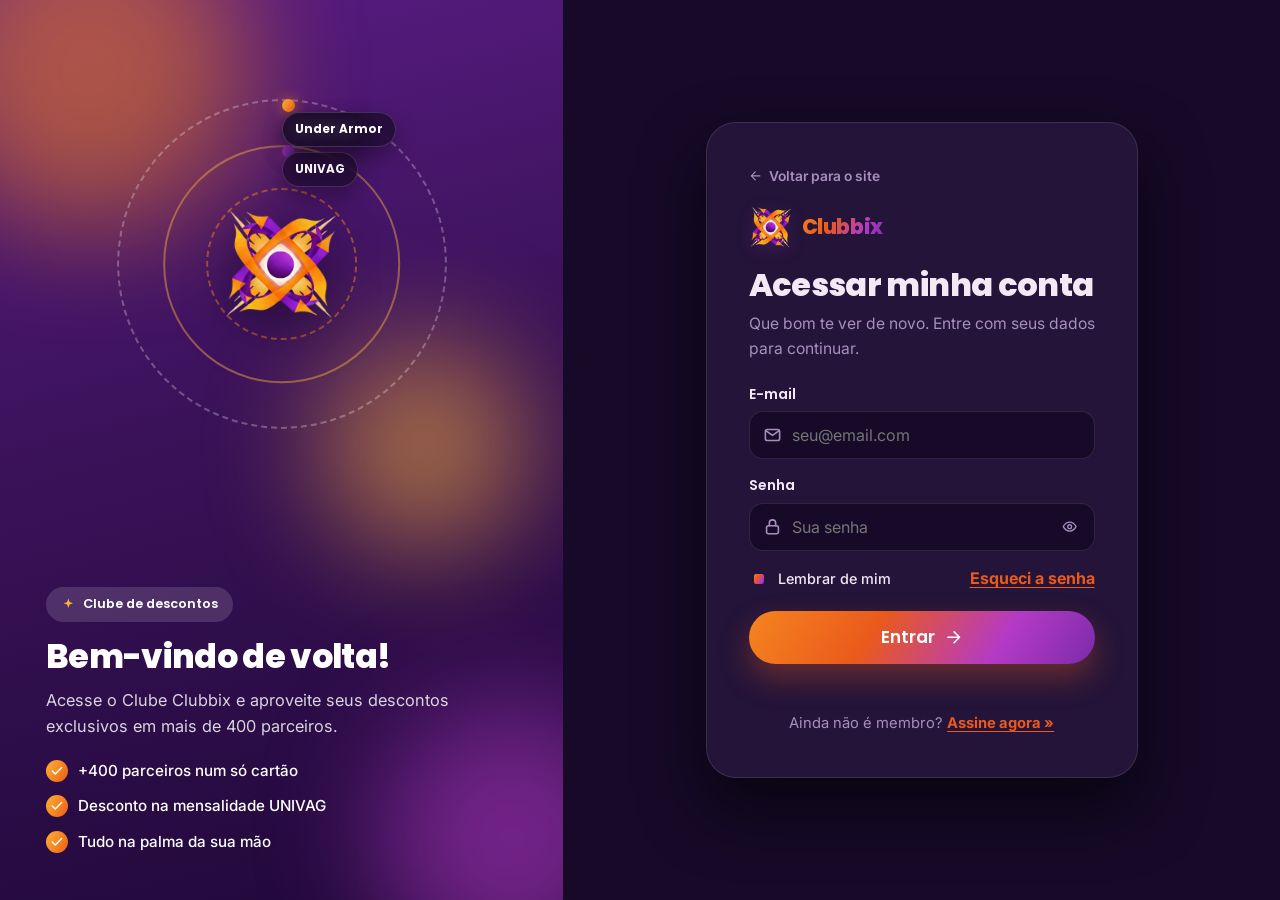
==== commit 49209235: "fix: remove caixa de acesso de demonstracao do login" ====
--- a/frontend/login.html
+++ b/frontend/login.html
@@ -94,13 +94,8 @@
         <p class="auth-msg" id="loginMsg" role="status"></p>
       </form>
 
-      <div class="auth-demo">
-        <strong><svg class="ico"><use href="#i-spark"/></svg> Acesso de demonstração</strong>
-        <span>e-mail: <b>demo@clubbix.com.br</b></span>
-        <span>senha: <b>clubbix123</b></span>
-      </div>
 
-      <p class="auth-alt">Ainda não é membro? <a href="assinar.html">Assine agora »</a></p>
+<p class="auth-alt">Ainda não é membro? <a href="assinar.html">Assine agora »</a></p>
     </div>
   </section>
 </main>
